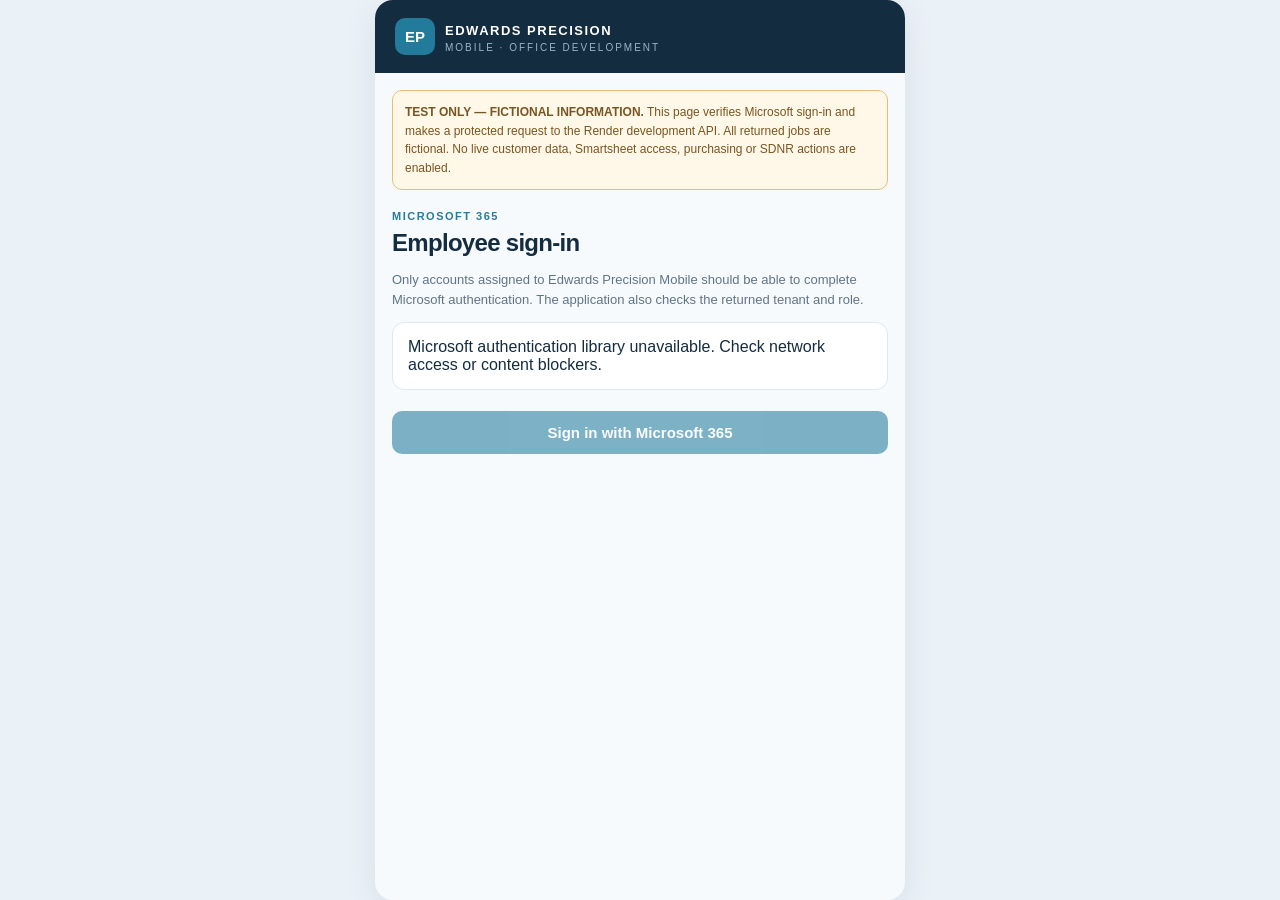
==== auth-private-test.html @ 156f876c "Batch 46: default both breaks to zero without marking unused session active" ====
<!doctype html>
<html lang="en-GB">
<head>
<meta charset="utf-8"><meta name="viewport" content="width=device-width,initial-scale=1,viewport-fit=cover">
<meta name="theme-color" content="#142c40"><meta name="robots" content="noindex,nofollow"><meta name="apple-mobile-web-app-capable" content="yes"><meta name="apple-mobile-web-app-status-bar-style" content="default"><meta name="apple-mobile-web-app-title" content="Edwards Mobile"><link rel="manifest" href="./manifest.webmanifest"><link rel="apple-touch-icon" sizes="180x180" href="./icon-180.png"><link rel="icon" type="image/svg+xml" href="./icon.svg">
<meta http-equiv="Cache-Control" content="no-store">
<title>Edwards Precision Mobile — Office Development</title>
<style>
:root{font-family:-apple-system,BlinkMacSystemFont,"Segoe UI",Arial,sans-serif;color:#142c40;background:#eaf1f7;color-scheme:light}
[hidden]{display:none!important}#jcAfterChecks:not([data-unlocked="true"]){display:none!important}*{box-sizing:border-box}body{margin:0;padding:0}.app{max-width:530px;min-height:100dvh;margin:0 auto;background:#f7fafc;border-radius:18px;box-shadow:0 8px 35px #142c4014;overflow:clip;display:flex;flex-direction:column}
header{background:#142c40;color:#fff;padding:calc(18px + env(safe-area-inset-top)) 20px 18px;display:flex;align-items:center;gap:10px}.mark{background:#237b9c;border-radius:10px;padding:10px;font-size:15px;font-weight:800}header strong{font-size:13px;letter-spacing:1.5px}header small{display:block;color:#9bb5c8;font-size:10px;letter-spacing:2px;margin-top:3px}
main{padding:17px;flex:1}.notice{font-size:12px;background:#fff7e8;color:#795621;border:1px solid #e6bf71;border-radius:10px;line-height:1.55;padding:12px;margin-bottom:20px}
.eyebrow{font-size:11px;color:#297b9e;font-weight:800;letter-spacing:1.5px;margin:0 0 7px}h1{font-size:24px;letter-spacing:-.7px;margin:0 0 8px}.muted{font-size:13px;line-height:1.5;color:#607487}.card{background:#fff;border:1px solid #dfe8ef;border-radius:12px;padding:15px;margin:11px 0}.card h2{font-size:16px;margin:0 0 8px}.card p{font-size:13px;line-height:1.5;margin:5px 0;color:#546d80}.row{display:flex;align-items:center;justify-content:space-between;gap:10px}.tag{background:#e7f2f8;color:#216e90;font-weight:750;font-size:11px;padding:5px 8px;border-radius:7px}.tag.warn{background:#fff0e8;color:#ad5b33}.late-due{color:#a53623}
.btn{background:#19769a;border:0;color:#fff;font-size:15px;font-weight:700;padding:13px 16px;border-radius:10px;cursor:pointer;width:100%;margin-top:10px}.btn.secondary{background:#fff;border:1px solid #aec5d2;color:#1d526c}.btn:disabled{opacity:.55;cursor:not-allowed}
nav{display:flex;border-bottom:1px solid #dde7ed;background:#fff;position:sticky;top:0;z-index:20;overflow-x:auto;overscroll-behavior-x:contain;-webkit-overflow-scrolling:touch}nav button{flex:0 0 auto;min-width:75px;background:transparent;border:0;padding:14px 6px;color:#63798d;font-weight:650;font-size:12px;cursor:pointer}nav button[hidden]{display:none}nav button.active{color:#147699;border-bottom:3px solid #147699;padding-bottom:11px}
.stats{display:grid;grid-template-columns:1fr 1fr;gap:10px;margin-top:15px}.stat{background:#fff;border:1px solid #dde7ee;padding:15px;border-radius:12px}.stat b{display:block;font-size:24px}.stat span{font-size:12px;color:#677b8a}.job{cursor:pointer}.job:focus-visible{outline:3px solid #147699}.back{background:none;border:0;color:#147699;font-weight:700;font-size:14px;padding:10px 0;cursor:pointer}
#status{overflow-wrap:anywhere}.idline{font-size:12px;word-break:break-word;color:#4c667a}.quiet{font-size:12px;color:#718391}.hide{display:none!important}.search{display:block;width:100%;font:inherit;font-size:16px;border:1px solid #cbdbe5;border-radius:10px;padding:12px;margin:12px 0;background:#fff}
</style>
<script src="https://alcdn.msauth.net/browser/2.35.0/js/msal-browser.min.js" defer></script>
</head>
<body>
<div class="app"><header><div class="mark">EP</div><div><strong>EDWARDS PRECISION</strong><small>MOBILE · OFFICE DEVELOPMENT</small></div></header>
<nav id="nav" hidden aria-label="Main navigation"><button data-page="home" class="active">Home</button><button data-page="overview" data-office-section hidden>Overview</button><button data-page="jobs">Jobs</button><button data-page="myProgress" data-factory-only hidden>In Progress</button><button data-page="jobcard" data-factory-section hidden>Job Card</button><button data-page="machineReports" data-office-section hidden>Machines</button><button data-page="priorities" data-office-section hidden>Priorities</button><button data-page="duedates" data-office-section hidden>Due Dates</button><button data-page="parts" data-office-section hidden>Parts</button><button data-page="ncr">NCRs</button><button data-page="more">More</button></nav>
<main>
<div class="notice"><b>TEST ONLY — FICTIONAL INFORMATION.</b> This page verifies Microsoft sign-in and makes a protected request to the Render development API. All returned jobs are fictional. No live customer data, Smartsheet access, purchasing or SDNR actions are enabled.</div>
<section id="loginPanel"><p class="eyebrow">MICROSOFT 365</p><h1>Employee sign-in</h1><p class="muted">Only accounts assigned to Edwards Precision Mobile should be able to complete Microsoft authentication. The application also checks the returned tenant and role.</p><div class="card" id="status" role="status" aria-live="polite">Initialising Microsoft sign-in…</div><button class="btn" id="signin" disabled>Sign in with Microsoft 365</button></section>
<section id="appPanel" hidden>
<div class="row"><p class="eyebrow" id="roleLabel"></p><span class="tag">DEVELOPMENT</span></div><h1 id="heading">Home</h1><p class="muted" id="subtitle"></p><div id="content"></div>
</section>
</main>

</div>
<script>
(function(){
'use strict';
const clientId='98e4ea5e-8c04-41da-b85c-875a1ef1c3c9';
const tenantId='a911bd42-b6dc-4f1f-b8fc-01ae15e707ae';
const redirectUri='https://julie903.github.io/edwards-precision-mobile-demo/auth-test.html';
const apiScope='api://4b35375d-ca2d-4c5b-a613-5c8adff8e281/Orders.Read';
const apiUrl='https://edwards-mobile-backend-dev.onrender.com/api/orders';
const factoryUrl='https://edwards-mobile-backend-dev.onrender.com/api/my-operations';
const privateOrdersUrl='https://mobile.edwardsprecision.co.uk:9443/api/orders';
const $=id=>document.getElementById(id);
let application=null, currentAccount=null, roles=[], screen='home', chosenJob=null;
let apiJobs=null, apiJobDetails=null, apiMessage='Not loaded', jobFilter='';
let factoryOperations=null, factoryOperation=null, factoryMessage='Not loaded', chosenOperation=null, operationReturnScreen='jobs';
let liveJobs=null, liveJob=null, liveMessage='Not requested', liveSearch='', chosenLiveWo=null, liveFilter='all', liveReturnScreen='livejobs', partSearch='';
let jobCardLookup=null,jobCardMessage='No job loaded';
const jobCardCheckStamps={calibration:null,drawing:null};
const jobs=[
 {wo:'DEMO-1001',part:'Sample turned housing',customer:'Example Customer A',op:'OP20 · Turning',due:'24-11-2026',status:'In progress'},
 {wo:'DEMO-1002',part:'Sample mounting bracket',customer:'Example Customer B',op:'OP10 · Milling',due:'20-11-2026',status:'Overdue'},
 {wo:'DEMO-1003',part:'Sample inspection fixture',customer:'Example Customer A',op:'OP30 · Inspection',due:'26-11-2026',status:'Ready'}
];
function escapeHTML(s){return String(s).replace(/[&<>"']/g,c=>({'&':'&amp;','<':'&lt;','>':'&gt;','"':'&quot;',"'":'&#39;'}[c]));}
function status(s){$('status').textContent=s;}
function roleInfo(){
 const authoriser=roles.includes('SDNR.Authoriser');
 const office=authoriser||roles.includes('Office');
 const factory=roles.includes('Factory');
 return {authoriser,office,factory,allowed:office||factory,label:authoriser?'ADMINISTRATOR':office?'OFFICE':factory?'FACTORY':'UNAUTHORISED'};
}
function formatDate(v){if(!/^\d{4}-\d{2}-\d{2}$/.test(String(v||'')))return String(v||'');const [y,m,d]=v.split('-');return `${d}-${m}-${y}`;}
function makeJob(j){return `<article class="card job" tabindex="0" role="button" data-job="${escapeHTML(j.wo)}" aria-label="View ${escapeHTML(j.wo)}"><div class="row"><h2>${escapeHTML(j.wo)}</h2><span class="tag ${j.status==='Overdue'?'warn':''}">${escapeHTML(j.status)}</span></div><p><b>${escapeHTML(j.description||j.part)}</b></p><p>${escapeHTML(j.operationCount!=null?j.operationCount+' operations':j.op)} · Due ${escapeHTML(formatDate(j.dueDate||j.due))}</p></article>`;}
function makeOperation(op){return `<article class="card job" role="button" tabindex="0" data-operation="${escapeHTML(op.id)}" aria-label="View operation ${escapeHTML(op.id)}"><div class="row"><h2>${escapeHTML(op.op)} · ${escapeHTML(op.description)}</h2><span class="tag">${escapeHTML(op.status)}</span></div><p>${escapeHTML(op.partNumber)} · ${escapeHTML(op.wo)} · Due ${escapeHTML(formatDate(op.dueDate))}</p><p>${escapeHTML(op.machinist)} · ${Number(op.progress)}% complete</p></article>`;}

function myInProgressOperations(){
 if(!Array.isArray(factoryOperations))return [];
 return factoryOperations.filter(op=>{
   const state=String(op.status||'').trim().toLowerCase().replace(/[-_]+/g,' ');
   return state==='in progress'||state==='started';
 });
}
function myInProgressHTML(){
 if(!Array.isArray(factoryOperations))return '<div class="card"><p>Load your assigned operations to see jobs currently in progress.</p></div>';
 const active=myInProgressOperations();
 return active.length?active.map(makeOperation).join(''):'<div class="card"><p>No assigned operations currently marked In progress in the fictional Factory pilot.</p></div>';
}
function filteredJobsHTML(){
 if(!Array.isArray(apiJobs)) return '';
 const q=jobFilter.trim().toLowerCase();
 const shown=apiJobs.filter(j=>[j.wo,j.description,j.partNumber,j.customer].some(v=>String(v||'').toLowerCase().includes(q)));
 return shown.length?shown.map(makeJob).join(''):'<div class="card"><p>No fictional jobs match your search.</p></div>';
}
document.addEventListener('change',ev=>{
 if(/^jc(Setup|Run)(Start|Finish)$/.test(ev.target.id))jobCardUpdateTotals();
 if(['jcWo','jcOp','jcMachinist'].includes(ev.target.id))jobCardResetChecks();
 if(ev.target.id==='jcOp'&&jobCardLookup&&Array.isArray(jobCardLookup.operations)){
   const selected=ev.target.value===''?null:jobCardLookup.operations[Number(ev.target.value)];
   const current=$('jcMachinist'),note=$('jcMachinistInfo');
   if(current){
     current.value='';
     const raw=selected?.machinist;
     // The private Orders detail returns the operation CHILD row's assigned name.
     // Smartsheet contact display strings can include <email>; match only the human name.
     const strings=Array.isArray(raw)?raw:raw==null?[]:[raw];
     const people=strings.map(v=>typeof v==='string'?v:typeof v?.name==='string'?v.name:'')
       .map(v=>v.replace(/<[^>]*>/g,'').trim()).filter(Boolean);
     const assigned=people.length===1&&!people[0].includes('@')?people[0]:'';
     const found=[...current.options].find(o=>o.value&&o.value.toLowerCase()===assigned.toLowerCase());
     if(found){current.value=found.value;if(note)note.textContent='Defaulted to assigned machinist: '+found.value+' (you may change this).';}
     else if(note)note.textContent=assigned?'Child-operation machinist ('+assigned+') is not in the staff dropdown — select manually.':'The private Orders detail has no single matching machinist on this operation — select manually until the gateway child-row mapping is deployed.';
   }
 }
 if(['jcCheckCalibration','jcCheckDrawing'].includes(ev.target.id)){
   const kind=ev.target.id==='jcCheckCalibration'?'calibration':'drawing';
   const label=$(kind==='calibration'?'jcCalibrationStamp':'jcDrawingStamp');
   const context=jobCardCheckContext();
   if(ev.target.checked&&(!jobCardLookup||jobCardLookup.wo!==context.wo||!jobCardLookup.operations?.[Number(context.op)]||context.op===''||!context.machinist)){
     ev.target.checked=false;jobCardCheckStamps[kind]=null;
     if(label)label.textContent='Select a verified job, operation and machinist first.';
     jobCardUpdateCheckGate();return;
   }
   jobCardCheckStamps[kind]=ev.target.checked?{...context,date:new Date().toISOString()}:null;
   if(label)label.textContent=ev.target.checked?'Name: '+context.machinist+' · Date/time: '+new Date(jobCardCheckStamps[kind].date).toLocaleString('en-GB',{day:'2-digit',month:'2-digit',year:'numeric',hour:'2-digit',minute:'2-digit'})+' (preview only; not saved)':'Not checked';
   jobCardUpdateCheckGate();
 }
});
document.addEventListener('input',ev=>{
 if(/^jc(Setup|Run)(Start|Finish)$/.test(ev.target.id)||['jcSetupBreaks','jcRunBreaks','jcGood'].includes(ev.target.id))jobCardUpdateTotals();
 if(['jcSessionDate','jcMachiningDate'].includes(ev.target.id)){
   const setup=ev.target.id==='jcSessionDate';
   const label=$(setup?'jcDateDisplay':'jcMachiningDateDisplay');
   if(label)label.textContent=(setup?'Set-up date: ':'Machining date: ')+(ev.target.value?formatDate(ev.target.value):'Not selected');
 }
 if(ev.target.id==='jcWo'&&jobCardLookup&&String(ev.target.value||'').trim()!==jobCardLookup.wo){jobCardResetChecks();const msg=$('jcValidation');if(msg)msg.textContent='Work order changed: look up the new job before checking the entry.';}
 if(ev.target.id==='partFinderSearch'){
   partSearch=ev.target.value;
   if(Array.isArray(liveJobs)){
     const q=partSearch.trim().toLowerCase(),groups=new Map();
     for(const j of liveJobs.filter(j=>[j.partNumber,j.description,j.wo].some(v=>String(v||'').toLowerCase().includes(q)))){
       const key=String(j.partNumber||'').trim()||'(No part number)';if(!groups.has(key))groups.set(key,[]);groups.get(key).push(j);
     }
     const output=$('partGroups');if(output)output.innerHTML=partsGroupsHTML([...groups].sort((a,b)=>a[0].localeCompare(b[0],undefined,{numeric:true})));
   }
 }
 if(ev.target.id==='liveJobSearch'){
   liveSearch=ev.target.value;
   const list=$('filteredLiveJobs');if(list)list.innerHTML=filteredLiveJobsHTML();
 }
 if(ev.target.id==='liveJobFilter'){liveFilter=ev.target.value;const list=$('filteredLiveJobs');if(list)list.innerHTML=filteredLiveJobsHTML();}
 if(ev.target.id==='jobSearch'){
   jobFilter=ev.target.value;
   const list=$('filteredJobs');if(list)list.innerHTML=filteredJobsHTML();
 }
});

const jobCardApprovedPeople=Object.freeze(['Dave','Louis','Mark','Matt']);
function jobCardApprovedPeopleHTML(){
 return jobCardApprovedPeople.map(name=>'<option value="'+escapeHTML(name)+'">'+escapeHTML(name)+'</option>').join('');
}
function enforceJobCardPeopleOptions(){
 for(const id of ['jcMachinist','jcInspection']){
   const select=$(id);if(!select)continue;
   const original=select.value;
   for(const option of [...select.options]){
     if(option.value&&!jobCardApprovedPeople.includes(option.value))option.remove();
   }
   if(!jobCardApprovedPeople.includes(original)&&original!=='')select.value='';
 }
}
function jobCardClockHTML(id,label){
 return '<label class="quiet" for="'+id+'">'+label+' time</label><input class="search" id="'+id+'" type="time" step="60" aria-label="'+label+' time">';
}
function jobCardClockMinutes(id){
 const value=String($(id)?.value||'');
 if(!value)return {used:false,valid:false,minutes:NaN};
 const match=/^(\d{2}):(\d{2})$/.exec(value);
 if(!match)return {used:true,valid:false,minutes:NaN};
 const hour=Number(match[1]),minute=Number(match[2]);
 if(hour>23||minute>59)return {used:true,valid:false,minutes:NaN};
 return {used:true,valid:true,minutes:hour*60+minute};
}

function jobCardResetChecks(){
 jobCardCheckStamps.calibration=null;jobCardCheckStamps.drawing=null;
 const a=$('jcCheckCalibration'),b=$('jcCheckDrawing');
 if(a)a.checked=false;if(b)b.checked=false;
 const x=$('jcCalibrationStamp'),y=$('jcDrawingStamp');
 if(x)x.textContent='Not checked';if(y)y.textContent='Not checked';
 jobCardUpdateCheckGate();
}
function jobCardCheckContext(){
 return {wo:String($('jcWo')?.value||'').trim(),op:String($('jcOp')?.value||''),machinist:String($('jcMachinist')?.value||'')};
}
function jobCardStampMatches(stamp){
 const c=jobCardCheckContext();
 return !!stamp&&stamp.wo===c.wo&&stamp.op===c.op&&stamp.machinist===c.machinist&&!!c.wo&&c.op!==''&&!!c.machinist;
}
function jobCardUpdateCheckGate(){
 const context=jobCardCheckContext();
 const validJob=!!jobCardLookup&&jobCardLookup.wo===context.wo&&
    Array.isArray(jobCardLookup.operations)&&context.op!==''&&
    !!jobCardLookup.operations[Number(context.op)]&&!!context.machinist;
 const ready=validJob&&
   $('jcCheckCalibration')?.checked===true&&jobCardStampMatches(jobCardCheckStamps.calibration)&&
   $('jcCheckDrawing')?.checked===true&&jobCardStampMatches(jobCardCheckStamps.drawing);
 const after=$('jcAfterChecks'),notice=$('jcCheckGateMessage');
 if(after){after.hidden=!ready;after.dataset.unlocked=ready?'true':'false';after.style.display=ready?'':'none';}
 if(notice)notice.textContent=ready?'Both mandatory checks recorded for this preview. Time entry is now available.':'Finish both mandatory checks to reveal set-up and machining time entry.';
 return ready;
}
function jobCardWholeNumber(v){
 const t=String(v??'').trim();
 return t!==''&&/^\d+$/.test(t)&&Number.isSafeInteger(Number(t))?Number(t):null;
}
function jobCardTimeCheck(prefix){
 const start=jobCardClockMinutes(prefix+'Start'),end=jobCardClockMinutes(prefix+'Finish');
 const breakText=String($(prefix+'Breaks')?.value||'');
 const used=start.used||end.used||(breakText!==''&&breakText!=='0');
 const breaks=jobCardWholeNumber(breakText);
 const net=end.minutes-start.minutes-(breaks??NaN);
 return {used,valid:used&&start.valid&&end.valid&&breaks!==null&&Number.isFinite(net)&&net>=0&&end.minutes>start.minutes,minutes:net};
}
function jobCardUpdateTotals(){
 const setup=jobCardTimeCheck('jcSetup'),run=jobCardTimeCheck('jcRun'),good=jobCardWholeNumber($('jcGood')?.value);
 const a=$('jcSetupNet'),b=$('jcRunNet');
 if(a)a.textContent='Net set-up hours: '+(setup.valid?(setup.minutes/60).toFixed(2):'—');
 if(b)b.textContent='Net run hours: '+(run.valid?(run.minutes/60).toFixed(2):'—')+' · Minutes per good part: '+(run.valid&&good>0?(run.minutes/good).toFixed(2):'—');
}

function liveDueKey(j){
 const d=String(j&&j.dueDate||'');
 return /^\d{4}-\d{2}-\d{2}$/.test(d)?d:'9999-12-31';
}
function liveTodayKey(){
 const d=new Date();
 return [d.getFullYear(),String(d.getMonth()+1).padStart(2,'0'),String(d.getDate()).padStart(2,'0')].join('-');
}
function liveJobMetrics(){
 const today=liveTodayKey(),week=new Date();
 week.setDate(week.getDate()+7);
 const weekKey=[week.getFullYear(),String(week.getMonth()+1).padStart(2,'0'),String(week.getDate()).padStart(2,'0')].join('-');
 const overdue=j=>liveDueKey(j)!=='9999-12-31'&&liveDueKey(j)<today;
 const dueSoon=j=>!overdue(j)&&liveDueKey(j)!=='9999-12-31'&&liveDueKey(j)<=weekKey;
 return {today,overdue,dueSoon};
}
function liveJobSummaryHTML(){
 if(!Array.isArray(liveJobs))return '';
 const m=liveJobMetrics();
 const late=liveJobs.filter(m.overdue).length;
 const upcoming=liveJobs.filter(m.dueSoon).length;
 return `<div class="card" aria-label="Live Jobs summary"><div class="row"><strong>${liveJobs.length} open jobs</strong><span class="tag ${late?'warn':''}">${late} overdue</span></div><p>${upcoming} due within the next 7 days · Read-only</p></div>`;
}
function liveSectionHTML(kind){
 if(!Array.isArray(liveJobs))return '<div class="card"><p>Live Orders have not loaded. Connect NetBird and try again.</p><button class="btn" id="reloadSection">Load protected Orders</button></div>';
 const m=liveJobMetrics();
 const late=liveJobs.filter(m.overdue).sort((a,b)=>liveDueKey(a).localeCompare(liveDueKey(b)));
 const upcoming=liveJobs.filter(m.dueSoon).sort((a,b)=>liveDueKey(a).localeCompare(liveDueKey(b)));
 if(kind==='overview')return `<div class="card"><h2>Read-only production overview</h2><p>Last successfully loaded Open Orders; refresh for current values.</p><div class="stats"><div class="stat"><b>${liveJobs.length}</b><span>Open jobs</span></div><div class="stat"><b>${late.length}</b><span>Overdue</span></div><div class="stat"><b>${upcoming.length}</b><span>Due in 7 days</span></div><div class="stat"><b>${liveJobs.filter(j=>liveDueKey(j)==='9999-12-31').length}</b><span>Missing due dates</span></div></div><button class="btn" id="reloadSection">Refresh overview</button><button class="btn secondary" id="overviewGoJobs">Open all Jobs</button><button class="btn secondary" id="overviewGoPriorities">Open priorities</button></div>`;
 const card=j=>`<article class="card job" tabindex="0" role="button" data-live-wo="${escapeHTML(j.wo)}" aria-label="View ${escapeHTML(j.wo)}"><div class="row"><h2>${escapeHTML(j.wo)}</h2><span class="tag">${escapeHTML(j.status||'Unspecified')}</span></div><p>${escapeHTML(j.partNumber||'')} · ${escapeHTML(j.description||'')}</p><p>Due ${escapeHTML(formatDate(j.dueDate))}</p></article>`;
 return `<div class="card"><p>Due-date groups from the private read-only Orders feed, not a suggested production sequence.</p><button class="btn" id="reloadSection">Refresh priorities</button></div><h2>Overdue · ${late.length}</h2>${late.length?late.map(card).join(''):'<p>No overdue jobs in loaded data.</p>'}<h2>Due within 7 days · ${upcoming.length}</h2>${upcoming.length?upcoming.map(card).join(''):'<p>No upcoming jobs in loaded data.</p>'}`;
}
function dueDatesSectionHTML(){
 if(!Array.isArray(liveJobs))return '<div class="card"><p>Connect NetBird to load the protected read-only Orders feed.</p><button class="btn" id="reloadSection">Load due dates</button></div>';
 const known=liveJobs.filter(j=>liveDueKey(j)!=='9999-12-31').slice().sort((a,b)=>liveDueKey(a).localeCompare(liveDueKey(b)));
 const missing=liveJobs.filter(j=>liveDueKey(j)==='9999-12-31');
 const keys=[...new Set(known.map(j=>liveDueKey(j)))];
 const card=j=>`<article class="card job" tabindex="0" role="button" data-live-wo="${escapeHTML(j.wo)}"><div class="row"><h2>${escapeHTML(j.wo)}</h2><span class="tag">${escapeHTML(j.status||'Unspecified')}</span></div><p>${escapeHTML(j.partNumber||'')} · ${escapeHTML(j.description||'')}</p></article>`;
 return `<div class="card"><p>Jobs grouped by due date from the last loaded private Orders feed. This is not a capacity plan.</p><p><b>${known.length}</b> dated · <b>${missing.length}</b> missing due date</p><button class="btn" id="reloadSection">Refresh due dates</button></div>${keys.map(k=>`<h2>${escapeHTML(formatDate(k))} · ${known.filter(j=>liveDueKey(j)===k).length}</h2>${known.filter(j=>liveDueKey(j)===k).map(card).join('')}`).join('')}<h2>Missing due date · ${missing.length}</h2>${missing.length?missing.map(card).join(''):'<p>None in the loaded data.</p>'}`;
}
function partsSectionHTML(){
 if(!Array.isArray(liveJobs))return '<div class="card"><p>Connect NetBird to load the protected read-only Orders feed.</p><button class="btn" id="reloadSection">Load part finder</button></div>';
 const q=partSearch.trim().toLowerCase();
 const found=liveJobs.filter(j=>[j.partNumber,j.description,j.wo].some(v=>String(v||'').toLowerCase().includes(q)));
 const groups=new Map();
 for(const j of found){const key=String(j.partNumber||'').trim()||'(No part number)';if(!groups.has(key))groups.set(key,[]);groups.get(key).push(j)}
 const sorted=[...groups].sort((a,b)=>a[0].localeCompare(b[0],undefined,{numeric:true}));
 return `<div class="card"><h2>Find parts in Open Orders</h2><p>Part numbers are grouped from the loaded read-only Jobs feed. No historical or completed jobs are included.</p><label for="partFinderSearch" class="quiet">Part number, description or work order</label><input class="search" id="partFinderSearch" type="search" value="${escapeHTML(partSearch)}" autocomplete="off" placeholder="Search parts"><p>${found.length} matching jobs · ${groups.size} part groups</p><button class="btn" id="reloadSection">Refresh parts</button></div><div id="partGroups">${partsGroupsHTML(sorted)}</div>`;
}
function partsGroupsHTML(groups){
 return groups.length?groups.map(([part,jobs])=>`<div class="card"><h2>${escapeHTML(part)} · ${jobs.length} ${jobs.length===1?'job':'jobs'}</h2>${jobs.slice().sort((a,b)=>liveDueKey(a).localeCompare(liveDueKey(b))).map(j=>`<article class="job part-job" tabindex="0" role="button" data-live-wo="${escapeHTML(j.wo)}" aria-label="View work order ${escapeHTML(j.wo)}"><p><b>${escapeHTML(j.wo)}</b> · ${escapeHTML(j.description||'')}</p><p>Due ${escapeHTML(formatDate(j.dueDate))} · ${escapeHTML(j.status||'Unspecified')}</p></article>`).join('')}</div>`).join(''):'<div class="card"><p>No matching parts in the loaded Open Orders.</p></div>';
}
function filteredLiveJobsHTML(){
 if(!Array.isArray(liveJobs))return '';
 const q=liveSearch.trim().toLowerCase(),m=liveJobMetrics();
 const filtered=liveJobs.filter(j=>[j.wo,j.description,j.partNumber].some(v=>String(v||'').toLowerCase().includes(q))).filter(j=>liveFilter==='late'?m.overdue(j):liveFilter==='soon'?m.dueSoon(j):true).slice().sort((a,b)=>liveDueKey(a).localeCompare(liveDueKey(b))||String(a.wo||'').localeCompare(String(b.wo||'')));
 return filtered.length?filtered.map(j=>`<article class="card job" tabindex="0" role="button" data-live-wo="${escapeHTML(j.wo)}" aria-label="View work order ${escapeHTML(j.wo)}"><div class="row"><h2>${escapeHTML(j.wo)}</h2><span class="tag ${m.overdue(j)?'warn':''}">${escapeHTML(j.status||'Unspecified')}</span></div><p>${escapeHTML(j.partNumber||'')} · ${escapeHTML(j.description||'')}</p><p>${m.overdue(j)?'<b class="late-due">Overdue · </b>':'Due '}${escapeHTML(formatDate(j.dueDate))} · ${Number.isFinite(Number(j.operationCount))?Number(j.operationCount):0} operations</p></article>`).join(''):'<div class="card"><p>No matching jobs.</p></div>';
}
function render(){
 const r=roleInfo();
 const notice=document.querySelector('.notice');
 if(notice){
   if(['livejobs','livedetail','overview','priorities','duedates','parts','machineReports'].includes(screen)){
     notice.textContent='PRIVATE READ-ONLY PILOT — Office-only access through the iMac over NetBird. Live data is shown only after independent server approval. No editing, purchasing or SDNR actions are available.';
   }else{
     notice.innerHTML='<b>TEST ONLY — FICTIONAL INFORMATION.</b> The normal demo Jobs screen uses fictional records. Production access is available only through the separate, restricted private pilot.';
   }
 }
 $('roleLabel').textContent=r.label;
 $('heading').textContent=({home:'Good morning',jobcard:'Job Card Entry · preview',overview:'Production overview',priorities:'Production priorities',duedates:'Due date register',parts:'Part finder',machineReports:'Machine job reports',myProgress:'My Jobs in Progress',jobs:'Open Orders',livejobs:'Private Open Orders',livedetail:'Private job details',detail:'Job details',factory:'Factory operations',operation:'Operation detail',ncr:'Non-conformances',more:'More tools'})[screen];
 $('subtitle').textContent=(screen==='detail'||screen==='operation')?'Fictional details — read only':`Signed in as ${currentAccount.name||currentAccount.username||'employee'}`;
 document.querySelectorAll('[data-page]').forEach(b=>b.classList.toggle('active',b.dataset.page===(r.office&&(screen==='livejobs'||screen==='livedetail')?'jobs':screen)));
 document.querySelectorAll('[data-office-section]').forEach(b=>b.hidden=!r.office);
 document.querySelectorAll('[data-factory-section]').forEach(b=>b.hidden=!(r.factory&&!r.office)&&!r.authoriser);
 document.querySelectorAll('[data-factory-only]').forEach(b=>b.hidden=!(r.factory&&!r.office));
 if(r.office){const jobsTab=document.querySelector('[data-page="jobs"]');if(jobsTab)jobsTab.textContent='Jobs';}
 let html='';
 if(screen==='home') html=r.office?`<div class="card"><h2>Live Open Orders · read-only</h2><p>Access private production jobs through the iMac and NetBird. Office permissions are checked by the private server.</p><button class="btn" id="openLiveReadOnly">Open live Jobs</button></div><div class="card"><h2>Production access</h2><p>Live job viewing is read-only. Editing, purchasing and issuing SDNRs are not available in this mobile pilot.</p></div>`:`<div class="card"><h2>Microsoft sign-in active</h2><p>${escapeHTML(r.label)} access recognised.</p><button class="btn" id="openJobs">Open my demo operations</button></div><div class="card"><p>Factory operations are fictional in this pilot; production access is not enabled.</p></div>`;
 if(screen==='home' && r.authoriser) html+='<div class="card"><h2>Factory Job Card preview</h2><p>Administrator-only layout preview. No Factory permissions are granted and submission is disabled.</p><button class="btn secondary" id="openJobCardPreview">Preview Job Card Entry</button></div>';
 if(screen==='home' && !r.office) html=`<div class="card"><h2>My Jobs in Progress</h2><p>Find active operations assigned to your account in one tap. Fictional Factory pilot records only.</p><button class="btn" id="openMyProgress">View my in-progress jobs</button></div>`+`<div class="card"><h2>My assigned operations</h2><p>Open Jobs to load your own fictional operations securely. The full Open Orders list is not available to Factory staff.</p><button class="btn secondary" id="openJobCardPreview">Preview Job Card Entry</button></div>`;
 if(screen==='myProgress') html=(r.factory&&!r.office)?`<div class="card"><h2>My Jobs in Progress · pilot</h2><p>Only operations assigned to your signed-in Factory account and marked In progress or Started by the protected Factory demo service are shown. These are fictional records, not the live production schedule.</p><p role="status">${escapeHTML(factoryMessage)}</p><button class="btn" id="refreshMyProgress">Refresh my jobs</button><p class="quiet">Tap an operation to see its job details. Live Job Card auto-fill requires a separately authorised Factory gateway.</p></div>${myInProgressHTML()}`:'<div class="card">Factory role required.</div>';
 if(screen==='jobs' && !r.office) html=`<div class="card"><p>Factory access is limited to operations assigned to your Microsoft account, never the complete Open Orders list.</p><p>${escapeHTML(factoryMessage)}</p><button class="btn" id="loadFactory">Load my demo operations</button></div>`+(Array.isArray(factoryOperations)?factoryOperations.map(makeOperation).join(''):'');
 if(screen==='jobs' && r.office) html=`<div class="card"><p>${escapeHTML(apiMessage)}</p><button class="btn" id="loadJobs">Refresh authorised demo jobs</button></div>`+(Array.isArray(apiJobs)?`<label for="jobSearch" class="quiet">Search fictional jobs by WO, part or customer</label><input id="jobSearch" class="search" type="search" placeholder="Search jobs" value="${escapeHTML(jobFilter)}" autocomplete="off"><div id="filteredJobs">${filteredJobsHTML()}</div>`:'');
 if(screen==='detail'){
  const j=apiJobDetails && apiJobDetails.wo===chosenJob ? apiJobDetails : null;
  html=`<button class="back" id="back">← Back to Jobs</button>`;
  if (!j) html+=`<div class="card"><p>${escapeHTML(apiMessage)}</p></div>`;
  else html+=`<div class="card"><h2>${escapeHTML(j.wo)}</h2><p><b>Part:</b> ${escapeHTML(j.partNumber)} · Rev ${escapeHTML(j.revision)}</p><p><b>Description:</b> ${escapeHTML(j.description)}</p><p><b>Customer:</b> ${escapeHTML(j.customer)}</p><p><b>Due:</b> ${escapeHTML(formatDate(j.dueDate))}</p><p><b>Status:</b> ${escapeHTML(j.status)}</p></div><h2>Operations</h2>${j.operations.map(op=>`<div class="card"><div class="row"><h2>${escapeHTML(op.op)} · ${escapeHTML(op.description)}</h2><span class="tag">${escapeHTML(op.status)}</span></div><p>Machinist: ${escapeHTML(op.machinist)}</p><p>Progress: ${Number(op.progress)}%</p><progress max="100" value="${Number(op.progress)}" style="width:100%"></progress></div>`).join('')}<p class="quiet">Fictional, read-only job details supplied by protected Render API.</p>`;
 }
 if(screen==='factory') html=`<div class="card"><p>Fictional Factory Operations preview. The protected API independently checks Office or Factory authorisation.</p><p>${escapeHTML(factoryMessage)}</p><button class="btn" id="loadFactory">Load fictional operations</button></div>`+(Array.isArray(factoryOperations)?factoryOperations.map(makeOperation).join(''):'');
 if(screen==='operation') {
  const op=factoryOperation && factoryOperation.id===chosenOperation?factoryOperation:null;
  html=`<button class="back" id="backOperations">← Back to operations</button>`;
  if(!op) html+=`<div class="card"><p>${escapeHTML(factoryMessage)}</p></div>`;
  else html+=`<div class="card"><h2>${escapeHTML(op.id)}</h2><p><b>Part:</b> ${escapeHTML(op.partNumber)} · Rev ${escapeHTML(op.revision)}</p><p><b>Operation:</b> ${escapeHTML(op.op)} · ${escapeHTML(op.description)}</p><p><b>Assigned machinist:</b> ${escapeHTML(op.machinist)}</p><p><b>Due:</b> ${escapeHTML(formatDate(op.dueDate))}</p><p><b>Status:</b> ${escapeHTML(op.status)}</p><p><b>Progress:</b> ${Number(op.progress)}%</p><progress max="100" value="${Number(op.progress)}" style="width:100%"></progress></div><p class="quiet">No drawing attachments, live jobs, time recording or status editing are enabled.</p>`;
 }
 if(screen==='overview') html=r.office?liveSectionHTML('overview'):'<div class="card">Office access required.</div>';
 if(screen==='priorities') html=r.office?liveSectionHTML('priorities'):'<div class="card">Office access required.</div>';
 if(screen==='duedates') html=r.office?dueDatesSectionHTML():'<div class="card">Office access required.</div>';
 if(screen==='parts') html=r.office?partsSectionHTML():'<div class="card">Office access required.</div>';
 if(screen==='machineReports') html=r.office?`<div class="card"><h2>Original Smartsheet machine reports</h2><p>These links open the actual read-only report views in Smartsheet. They may require a separate Smartsheet login; they do not grant Factory staff Smartsheet access.</p><p><a target="_blank" rel="noopener noreferrer" href="https://app.smartsheet.com/reports/JGWw42FR8GM9vPgW59HWvMmpVRmvmVVjCv9p2g71">All Jobs on Lathes — original report</a></p><p><a target="_blank" rel="noopener noreferrer" href="https://app.smartsheet.com/reports/MqfxfQ2JMx6CMmFFxhJ8jWhg9w3HjV4pPwFfv2q1">All Jobs on Mills — original report</a></p></div><div class="card"><h2>Open a Job Card without retyping</h2><p>Use the private Jobs list below to select a work order and open the Job Card preview directly. It uses the independently authorised private Orders gateway, not the Smartsheet report API.</p><button class="btn" id="machineGoJobs">Open private Jobs</button></div>`:'<div class="card">Office authorisation required.</div>';
 if(screen==='jobcard') html=((r.factory&&!r.office)||r.authoriser)?`<div class="card"><h2>Job Card Entry · non-submitting preview</h2><p><b>No production submission:</b> The form is for layout and validation testing only. Entries are not saved or sent.</p></div><div class="card"><h2>Job and operation lookup</h2><p class="quiet">Start from Jobs to automatically load a work order and operation without retyping.</p><label for="jcWo" class="quiet">Work order number</label><input id="jcWo" class="search" type="text" placeholder="W.O. number" autocomplete="off" maxlength="50"><button class="btn secondary" id="jcLookup" ${r.authoriser?'':'disabled'}>Look up live job (Administrator only)</button><p class="quiet" id="jcLookupStatus" role="status">${escapeHTML(jobCardMessage)}</p>${jobCardLookup&&r.authoriser?`<p><b>Part:</b> ${escapeHTML(jobCardLookup.partNumber||'—')} · <b>Rev:</b> ${escapeHTML(jobCardLookup.revision||'—')}</p><p><b>Description:</b> ${escapeHTML(jobCardLookup.description||'—')}</p><p><b>Due:</b> ${escapeHTML(formatDate(jobCardLookup.dueDate)||'—')}</p><label for="jcOp" class="quiet">Operation</label><select class="search" id="jcOp"><option value="">Select operation</option>${jobCardLookup.operations.map((op,index)=>`<option value="${index}">${escapeHTML(op.op||'Operation '+(index+1))} · ${escapeHTML(op.machine||'Machine not supplied')} · ${escapeHTML(op.status||'')}</option>`).join('')}</select>`:'<p class="quiet">Live auto-fill is restricted to the Administrator preview. Factory lookup requires a separately authorised gateway.</p>'}</div><div class="card" id="jcSessionDetails"><h2>1. Select machinist</h2><p class="quiet">Preview of the Edwards Precision Job Card Time Record. Use one row per operation/session.</p><label for="jcMachinist" class="quiet">Machinist name (required) · Staff list v45</label><select id="jcMachinist" class="search" aria-label="Machinist name" required><option value="">Select machinist</option>${jobCardApprovedPeopleHTML()}</select><p id="jcMachinistInfo" class="quiet">Select an operation to load its assigned machinist.</p></div><div class="card" id="jcMandatoryChecks"><h2>2. Mandatory checks — complete first</h2><p class="quiet">Both checks must be completed before the preview can validate. Sign-offs shown here are temporary and not saved to the Factory system.</p><label style="display:flex;align-items:flex-start;gap:10px;margin:12px 0"><input id="jcCheckCalibration" type="checkbox" style="width:22px;height:22px;flex:0 0 auto"><span>Measuring equipment calibration checked (CMM verification where applicable)</span></label><p id="jcCalibrationStamp" class="quiet">Not checked</p><label style="display:flex;align-items:flex-start;gap:10px;margin:12px 0"><input id="jcCheckDrawing" type="checkbox" style="width:22px;height:22px;flex:0 0 auto"><span>Drawing and programme issue checked</span></label><p id="jcDrawingStamp" class="quiet">Not checked</p><p class="quiet">Use the machinist selected above. Checks must be repeated if the work order, operation or machinist changes.</p></div><p id="jcCheckGateMessage" class="quiet" role="status">Finish both mandatory checks to reveal set-up and machining time entry.</p><div id="jcAfterChecks" hidden data-unlocked="false" style="display:none"><div class="card"><h2>3. Set-up date</h2><label for="jcSessionDate" class="quiet">Set-up date</label><input id="jcSessionDate" class="search" type="date" value="${liveTodayKey()}"><div class="row"><button type="button" class="btn secondary" id="jcToday">Today</button><button type="button" class="btn secondary" id="jcYesterday">Yesterday</button></div><p class="quiet" id="jcDateDisplay" aria-live="polite">Set-up date: ${escapeHTML(formatDate(liveTodayKey()))}</p></div><div class="card"><h2>3. Set-up time record</h2>${jobCardClockHTML('jcSetupStart','Start')}${jobCardClockHTML('jcSetupFinish','Finish')}<label class="quiet" for="jcSetupBreaks">Breaks / stoppages (minutes)</label><input id="jcSetupBreaks" class="search" type="number" min="0" step="1" value="0" placeholder="0"><p class="quiet">Set-up operator: same as the selected machinist above.</p><p id="jcSetupNet" class="quiet">Net set-up hours: —</p></div><div class="card"><h2>4. Machining run time record</h2><label for="jcMachiningDate" class="quiet">Machining date</label><input id="jcMachiningDate" class="search" type="date" value="${liveTodayKey()}"><div class="row"><button type="button" class="btn secondary" id="jcMachiningToday">Today</button><button type="button" class="btn secondary" id="jcMachiningYesterday">Yesterday</button></div><p id="jcMachiningDateDisplay" class="quiet" aria-live="polite">Machining date: ${escapeHTML(formatDate(liveTodayKey()))}</p>${jobCardClockHTML('jcRunStart','Start')}${jobCardClockHTML('jcRunFinish','Finish')}<label class="quiet" for="jcRunBreaks">Breaks / stoppages (minutes)</label><input id="jcRunBreaks" class="search" type="number" min="0" step="1" value="0" placeholder="0"><label class="quiet" for="jcGood">Quantity good</label><input id="jcGood" class="search" type="number" min="0" step="1"><label class="quiet" for="jcReject">Quantity reject</label><input id="jcReject" class="search" type="number" min="0" step="1"><label class="quiet" for="jcInspection">Inspection initials</label><select id="jcInspection" class="search" aria-label="Inspection initials"><option value="">Select inspector</option>${jobCardApprovedPeopleHTML()}</select><p id="jcRunNet" class="quiet">Net run hours: — · Minutes per good part: —</p></div><div class="card"><h2>Stoppages / handover notes</h2><label class="quiet" for="jcNotes">Include OP and time lost</label><textarea id="jcNotes" class="search" rows="3" placeholder="Session notes"></textarea><button class="btn secondary" id="jcValidate">Check time record (no submission)</button><p id="jcValidation" role="status" class="quiet">Not checked</p><button class="btn" disabled>Submit Job Card — not enabled</button><p class="quiet">This preview neither saves entries nor changes production records. Secure write mapping remains unverified.</p></div></div>`:'<div class="card">Job Card preview is limited to Administrator or Factory accounts.</div>';
 if(screen==='ncr') html=`<div class="card"><h2>${r.office?'Office NCR review':'Factory NCR reporting'}</h2><p>${r.authoriser?'SDNR approval would be available to your authorised account only after the protected backend independently checks your identity and permissions.':r.office?'You may review NCRs but not issue SDNRs.':'Factory staff can raise NCRs and record actions for each defect in the future live system.'}</p><button class="btn" disabled>${r.authoriser?'Issue SDNR — disabled':r.office?'Review NCR — disabled':'Raise NCR — disabled'}</button></div>`;
 if(screen==='more') html=`<div class="card"><h2>Account</h2><p class="idline">${escapeHTML(currentAccount.username||'')}</p><p class="idline">Assigned claims: ${escapeHTML(roles.join(', '))}</p></div><div class="card"><h2>Access</h2><p>${r.office?'Office preview available':'Office preview unavailable'}</p><p>${r.factory?'Factory role assigned':r.authoriser?'Office functions inherited through authoriser policy':'Factory role not assigned'}</p><p>All live data and write actions remain disabled.</p></div>${r.office?'<div class="card"><h2>Factory operations preview</h2><p>Fictional API records only. This does not grant a Factory employee Office permissions.</p><button class="btn" id="previewFactory">Open Factory operations preview</button></div>':''}<div class="card"><h2>Private iMac authentication check</h2><p>Check your Microsoft Office permissions through private NetBird HTTPS. No customer records or Smartsheet access.</p><button class="btn" id="testPrivateAuth">Check private Microsoft access</button><p id="privateAuthResult" role="status" aria-live="polite">Not tested</p></div><div class="card"><h2>Protected Render API test</h2><p>Request an API token from Microsoft and test the development endpoint. Tokens are never displayed.</p><button class="btn" id="testApi">Test Microsoft API connection</button><p id="apiResult" role="status" aria-live="polite">Not tested</p></div><button class="btn secondary" id="signout">Sign out of Microsoft 365 test</button>`;
 if(screen==='more' && r.office)html+='<div class="card"><h2>Other modules — not yet connected</h2><p>Collections, Material &amp; POs, Quotations &amp; RFQs and Statements are planned sections. They are not live or editable in this pilot.</p></div>';
 if(screen==='more' && r.office)html+='<div class="card"><h2>Development demo Jobs</h2><p>Fictional test records only, separate from live Open Orders.</p><button class="btn secondary" id="openDemoJobs">Open fictional Jobs</button></div>';
 if(screen==='more' && r.office)html+=`<div class="card"><h2>Private Open Orders · read-only pilot</h2><p>Uses the iMac over NetBird and your Microsoft Office authorisation. Customer names and machinist details are not returned. This pilot remains unavailable until the private server is separately approved for live Orders.</p><button class="btn secondary" id="openLiveReadOnly">Open private Jobs pilot</button></div>`;
 if(screen==='livejobs')html=r.office?`<button class="back" id="backLiveMore">← More tools</button><div class="card"><h2>Private Open Orders (read-only)</h2><p>${escapeHTML(liveMessage)}</p><button class="btn" id="refreshLiveJobs">Refresh live jobs</button></div>${Array.isArray(liveJobs)?`${liveJobSummaryHTML()}<label for="liveJobSearch" class="quiet">Find work order, part or description</label><input id="liveJobSearch" class="search" type="search" value="${escapeHTML(liveSearch)}" placeholder="Search private jobs" autocomplete="off"><label for="liveJobFilter" class="quiet">Show jobs</label><select id="liveJobFilter" class="search"><option value="all" ${liveFilter==='all'?'selected':''}>All · Due date order</option><option value="late" ${liveFilter==='late'?'selected':''}>Overdue</option><option value="soon" ${liveFilter==='soon'?'selected':''}>Due within 7 days</option></select><div id="filteredLiveJobs">${filteredLiveJobsHTML()}</div>`:''}`:'<div class="card">Office permission required.</div>';
 if(screen==='livedetail'){
   html=`<button class="back" id="backLiveJobs">← Back to private Jobs</button>`;
   if(!r.office || !liveJob || liveJob.wo!==chosenLiveWo){
     html+=`<div class="card" role="status"><p>${escapeHTML(liveMessage)}</p>${r.office&&chosenLiveWo?'<button class="btn" id="retryLiveDetail">Retry job details</button>':''}</div>`;
   }else{
     const safeValue=value=>value==null||String(value).trim()===''?'—':escapeHTML(value);
     const dueKey=liveDueKey(liveJob),isOverdue=dueKey!=='9999-12-31'&&dueKey<liveTodayKey();
     const ops=liveJob.operations;
     html+=`<div class="card"><div class="row"><h2>Work order ${escapeHTML(liveJob.wo)}</h2><span class="tag ${isOverdue?'warn':''}">${safeValue(liveJob.status)}</span></div><p><b>Part number:</b> ${safeValue(liveJob.partNumber)}</p><p><b>Revision:</b> ${safeValue(liveJob.revision)}</p><p><b>Description:</b> ${safeValue(liveJob.description)}</p><p><b>Due date:</b> <span class="${isOverdue?'late-due':''}">${safeValue(formatDate(liveJob.dueDate))}${isOverdue?' · Overdue':''}</span></p><p><b>Operations:</b> ${ops.length}</p></div><h2>Production operations</h2>`;
     if(!ops.length)html+='<div class="card"><p>No operations were returned for this job.</p></div>';
     else html+=ops.map((op,index)=>{
       const opKey=liveDueKey(op),opLate=opKey!=='9999-12-31'&&opKey<liveTodayKey();
       return `<div class="card" aria-label="Operation ${index+1}"><div class="row"><h2>${safeValue(op.op)} <span class="quiet">· ${index+1} of ${ops.length}</span></h2><span class="tag ${opLate?'warn':''}">${safeValue(op.status)}</span></div><p><b>Sequence:</b> ${safeValue(op.seq)}</p><p><b>Machine:</b> ${safeValue(op.machine)}</p><p><b>Due:</b> <span class="${opLate?'late-due':''}">${safeValue(formatDate(op.dueDate))}${opLate?' · Overdue':''}</span></p>${r.authoriser?`<button class="btn secondary" data-jc-wo="${escapeHTML(liveJob.wo)}" data-jc-op="${index}">Open Job Card · ${escapeHTML(op.op||"Operation")}</button>`:""}</div>`;
     }).join('');
     html+='<p class="quiet">Private Office-only production data · Read-only · Editing disabled</p>';
   }
 }
 $('content').innerHTML=html;
 if(screen==='jobcard'){enforceJobCardPeopleOptions();jobCardUpdateCheckGate();}
}
async function authorisedGet(path){
 if(!application || !currentAccount)throw Error('Sign in first');
 let token;
 try {token=await application.acquireTokenSilent({account:currentAccount,scopes:[apiScope]});}
 catch(e){
  if(e instanceof msal.InteractionRequiredAuthError || ['interaction_required','consent_required','login_required'].includes(e.errorCode)){
   await application.acquireTokenRedirect({account:currentAccount,scopes:[apiScope]});
   return null;
  }
  throw e;
 }
 const response=await fetch(apiUrl+path,{method:'GET',mode:'cors',cache:'no-store',headers:{Authorization:'Bearer '+token.accessToken}});
 let body={};try{body=await response.json();}catch{}
 if(!response.ok)throw Error('HTTP '+response.status+' — '+(typeof body.error==='string'?body.error:'API request failed'));
 if(body.fictional!==true || body.liveData!==false || body.readOnly!==true)throw Error('Unexpected data mode; response rejected');
 return body;
}
async function authorisedFactoryGet(path){
 if(!application || !currentAccount)throw Error('Sign in first');
 let token;
 try {token=await application.acquireTokenSilent({account:currentAccount,scopes:[apiScope]});}
 catch(e){
  if(e instanceof msal.InteractionRequiredAuthError || ['interaction_required','consent_required','login_required'].includes(e.errorCode)){
   await application.acquireTokenRedirect({account:currentAccount,scopes:[apiScope]});return null;
  }
  throw e;
 }
 const response=await fetch(factoryUrl+path,{method:'GET',mode:'cors',cache:'no-store',headers:{Authorization:'Bearer '+token.accessToken}});
 let body={};try{body=await response.json();}catch{}
 if(!response.ok)throw Error('HTTP '+response.status+' — '+(typeof body.error==='string'?body.error:'API request failed'));
 if(body.fictional!==true || body.liveData!==false || body.readOnly!==true)throw Error('Unexpected response; refused');
 return body;
}
async function privateOrdersGet(path=''){
 if(!roleInfo().office || !currentAccount || !application)throw Error('Office authorisation required');
 if(window.location.origin!=='https://julie903.github.io' || window.location.pathname!=='/edwards-precision-mobile-demo/auth-private-test.html')throw Error('Unapproved app location');
 let result;
 try{result=await application.acquireTokenSilent({account:currentAccount,scopes:[apiScope]});}
 catch(err){
   if(err instanceof msal.InteractionRequiredAuthError || ['interaction_required','consent_required','login_required'].includes(err.errorCode)){
     await application.acquireTokenRedirect({account:currentAccount,scopes:[apiScope]});return null;
   }
   throw Error('Microsoft authentication unavailable');
 }
 const response=await fetch(privateOrdersUrl+path,{method:'GET',mode:'cors',cache:'no-store',redirect:'error',referrerPolicy:'no-referrer',headers:{Authorization:'Bearer '+result.accessToken}});
 if(response.status===503)throw Error('Private live Orders are not enabled yet. No data displayed.');
 if(response.status===401 || response.status===403)throw Error('Access denied by private Office gateway');
 if(!response.ok)throw Error('Private read-only service unavailable (HTTP '+response.status+')');
 const body=await response.json();
 if(body.readOnly!==true || body.liveData!==true || body.fictional===true)throw Error('Unexpected response mode; no data displayed');
 return body;
}
async function loadLiveJobs(){
 liveJobs=null;liveJob=null;liveMessage='Checking protected private Orders…';screen='livejobs';render();
 try{const body=await privateOrdersGet();if(!body)return;if(!Array.isArray(body.jobs)||!Number.isInteger(body.count)||body.count!==body.jobs.length||body.jobs.length>500)throw Error('Unexpected job-list format');
  liveJobs=body.jobs;liveMessage=body.count+' private read-only jobs retrieved';liveSearch='';liveFilter='all';}
 catch(e){liveJobs=null;liveMessage=e instanceof TypeError?'Private connection unavailable; check NetBird':e.message||'Private read-only request failed';}
 render();
}
async function loadLiveJobsForSection(){
 if(!roleInfo().office)return;
 const target=screen;
 if(target==='livejobs'){await loadLiveJobs();return;}
 try{const body=await privateOrdersGet();if(!body)return;
 if(!Array.isArray(body.jobs)||!Number.isInteger(body.count)||body.count!==body.jobs.length||body.jobs.length>500)throw Error('Unexpected job-list format');
 liveJobs=body.jobs;liveMessage=body.count+' private read-only jobs retrieved';
 }catch(e){liveJobs=null;liveMessage=e.message||'Private read-only Orders unavailable';}
 if(screen===target)render();
}
async function loadLiveDetail(wo){
 if(!/^[A-Za-z0-9._-]{1,50}$/.test(wo))return;
 chosenLiveWo=wo;liveJob=null;liveMessage='Loading private job details…';screen='livedetail';render();
 try{const body=await privateOrdersGet('/'+encodeURIComponent(wo));if(!body)return;if(!body.job||body.job.wo!==wo||!Array.isArray(body.job.operations))throw Error('Unexpected job detail response');
  liveJob=body.job;liveMessage='Details retrieved';}
 catch(e){liveJob=null;liveMessage=e instanceof TypeError?'Private connection unavailable; check NetBird':e.message||'Private detail unavailable';}
 render();
}
async function loadFactory(){
 factoryMessage='Loading protected fictional operations…';render();
 try{const body=await authorisedFactoryGet('');if(!body)return;factoryOperations=body.operations;factoryMessage=body.count?body.count+' operations from protected API'+(body.preview?' (Office preview)':''):'No operations assigned to your account';}
 catch(e){factoryOperations=null;factoryMessage=e.message||'Unable to load operations';}
 render();
}
async function loadFactoryDetail(id){
 factoryOperation=null;factoryMessage='Loading operation…';render();
 try{const body=await authorisedFactoryGet('/'+encodeURIComponent(id));if(!body)return;factoryOperation=body.operation;factoryMessage='Operation loaded';}
 catch(e){factoryMessage=e.message||'Unable to load operation';}
 render();
}
async function loadJobs(){
 apiMessage='Loading authorised fictional jobs…';render();
 try{const body=await authorisedGet('');if(!body)return;apiJobs=body.jobs;jobFilter='';apiMessage=body.count+' fictional jobs received from protected API';}
 catch(e){apiJobs=null;apiMessage=e.message||'Unable to load jobs';}
 render();
}
async function loadDetail(wo){
 apiMessage='Loading job details…';apiJobDetails=null;render();
 try{const body=await authorisedGet('/'+encodeURIComponent(wo));if(!body)return;apiJobDetails=body.job;apiMessage='Job details loaded';}
 catch(e){apiMessage=e.message||'Unable to load job details';}
 render();
}
function showSignedIn(account){
 const claims=account.idTokenClaims||{};
 // Do not rely on the username or text visible in the UI as authorisation evidence.
 if(claims.tid!==tenantId){status('Access denied: account is not from the Edwards Precision tenant.');return;}
 roles=Array.isArray(claims.roles)?claims.roles:[];
 const recognised=roles.some(r=>['Office','Factory','SDNR.Authoriser'].includes(r));
 if(!recognised){status('Signed in, but no Edwards Precision Mobile app role was returned. Access denied.');return;}
 currentAccount=account;
 $('loginPanel').hidden=true;$('appPanel').hidden=false;$('nav').hidden=false;
 render();
}
document.addEventListener('click',async ev=>{
 const nav=ev.target.closest('[data-page]');if(nav&&currentAccount){const page=nav.dataset.page;if(page==='jobcard'&&!((roleInfo().factory&&!roleInfo().office)||roleInfo().authoriser))return;if(page==='myProgress'&&!(roleInfo().factory&&!roleInfo().office))return;if(['overview','priorities','duedates','parts','machineReports'].includes(page)&&!roleInfo().office)return;screen=(page==='jobs'&&roleInfo().office)?'livejobs':page;chosenJob=null;chosenOperation=null;render();if(screen==='myProgress'&&!Array.isArray(factoryOperations))await loadFactory();if(['livejobs','overview','priorities','duedates','parts'].includes(screen)&&!Array.isArray(liveJobs))await loadLiveJobsForSection();return;}
 if(ev.target.id==='openMyProgress'&&currentAccount&&roleInfo().factory&&!roleInfo().office){screen='myProgress';render();if(!Array.isArray(factoryOperations))await loadFactory();return;}
 if(ev.target.id==='refreshMyProgress'&&currentAccount&&roleInfo().factory&&!roleInfo().office){await loadFactory();return;}
 if(ev.target.id==='machineGoJobs'&&roleInfo().office){screen='livejobs';render();if(!Array.isArray(liveJobs))await loadLiveJobs();return;}
 if(ev.target.id==='openJobCardPreview'&&currentAccount&&((roleInfo().factory&&!roleInfo().office)||roleInfo().authoriser)){screen='jobcard';render();return;}
 const jcJump=ev.target.closest('[data-jc-wo]');
 if(jcJump&&currentAccount&&roleInfo().authoriser){
   const wo=jcJump.dataset.jcWo,operationIndex=Number(jcJump.dataset.jcOp);
   if(!/^[A-Za-z0-9._-]{1,50}$/.test(wo)||!Number.isSafeInteger(operationIndex)||operationIndex<0)return;
   jobCardLookup=null;jobCardResetChecks();screen='jobcard';jobCardMessage='Loading verified work order and operation…';render();
   try{
     const body=await privateOrdersGet('/'+encodeURIComponent(wo));
     if(!body)return;
     if(!body.job||body.job.wo!==wo||!Array.isArray(body.job.operations)||!body.job.operations[operationIndex])throw Error('Job or operation could not be verified');
     jobCardLookup=body.job;jobCardMessage='Verified job and operation loaded from the private read-only service.';
     render();
     const w=$('jcWo'),op=$('jcOp');if(w)w.value=wo;
     if(op){op.value=String(operationIndex);op.dispatchEvent(new Event('change',{bubbles:true}));}
   }catch(e){jobCardMessage=e.message||'Job Card lookup unavailable';render();if($('jcWo'))$('jcWo').value=wo;}
   return;
 }
 if(ev.target.id==='jcLookup'&&currentAccount&&roleInfo().authoriser&&screen==='jobcard'){
   const wo=String($('jcWo')?.value||'').trim();
   jobCardLookup=null;jobCardResetChecks();
   if(!/^[A-Za-z0-9._-]{1,50}$/.test(wo)){jobCardMessage='Enter a valid work order number.';render();return;}
   jobCardMessage='Checking the private read-only service…';
   try{
     const body=await privateOrdersGet('/'+encodeURIComponent(wo));
     if(!body)return;
     if(!body.job||body.job.wo!==wo||!Array.isArray(body.job.operations))throw Error('Unexpected job detail format');
     jobCardLookup=body.job;
     jobCardMessage='Job details loaded from the private read-only service. Select an operation below.';
   }catch(e){jobCardMessage=e.message||'Job not available';}
   render();const input=$('jcWo');if(input)input.value=wo;return;
 }
 if(['jcToday','jcYesterday','jcMachiningToday','jcMachiningYesterday'].includes(ev.target.id)&&currentAccount&&screen==='jobcard'){
   const machining=ev.target.id.startsWith('jcMachining');
   const date=$(machining?'jcMachiningDate':'jcSessionDate');
   if(date){
     const now=new Date();
     if(ev.target.id.endsWith('Yesterday'))now.setDate(now.getDate()-1);
     const local=[now.getFullYear(),String(now.getMonth()+1).padStart(2,'0'),String(now.getDate()).padStart(2,'0')].join('-');
     date.value=local;
     const label=$(machining?'jcMachiningDateDisplay':'jcDateDisplay');if(label)label.textContent=(machining?'Machining date: ':'Set-up date: ')+formatDate(local);
   }
   return;
 }
 if(ev.target.id==='jcValidate'&&currentAccount&&screen==='jobcard'&&((roleInfo().factory&&!roleInfo().office)||roleInfo().authoriser)){
   const errors=[];
   if(!jobCardLookup||String($('jcWo')?.value||'').trim()!==jobCardLookup.wo)errors.push('verified work order lookup');
   if(!($('jcOp')&&$('jcOp').value!==''))errors.push('operation selection');
   if(!String($('jcMachinist')?.value||'').trim())errors.push('machinist name');
   if(!jobCardStampMatches(jobCardCheckStamps.calibration)||!$('jcCheckCalibration')?.checked)errors.push('measuring equipment calibration check');
   if(!jobCardUpdateCheckGate())errors.push('both mandatory checks before time entry');
   if(!jobCardStampMatches(jobCardCheckStamps.drawing)||!$('jcCheckDrawing')?.checked)errors.push('drawing and programme issue check');
   const setup=jobCardTimeCheck('jcSetup'),run=jobCardTimeCheck('jcRun');
   if(setup.used&&!$('jcSessionDate')?.value)errors.push('set-up date');
   if(run.used&&!$('jcMachiningDate')?.value)errors.push('machining date');
   if(!setup.used&&!run.used)errors.push('at least one set-up or machining session');
   if(setup.used){if(!setup.valid)errors.push('valid set-up start, finish and breaks');}
   if(run.used){
     if(!run.valid)errors.push('valid machining start, finish and breaks');
     const good=jobCardWholeNumber($('jcGood')?.value),reject=jobCardWholeNumber($('jcReject')?.value);
     if(good===null||reject===null)errors.push('good and reject quantities (whole numbers)');
     if(!String($('jcInspection')?.value||'').trim())errors.push('inspection initials');
   }
   const box=$('jcValidation');
   if(box)box.textContent=errors.length?'Entry incomplete: '+errors.join(', ')+'. Nothing saved.':'Time record preview validated. Nothing saved or submitted.';
   return;
 }
 if(ev.target.id==='openJobs'&&currentAccount){screen=roleInfo().office?'livejobs':'jobs';render();if(screen==='livejobs'&&!Array.isArray(liveJobs))await loadLiveJobs();return;}
 if(ev.target.id==='reloadSection'&&currentAccount&&roleInfo().office){await loadLiveJobsForSection();return;}
 if(ev.target.id==='overviewGoJobs'&&roleInfo().office){screen='livejobs';render();return;}
 if(ev.target.id==='overviewGoPriorities'&&roleInfo().office){screen='priorities';render();return;}
 if(ev.target.id==='openDemoJobs'&&currentAccount&&roleInfo().office){screen='jobs';render();return;}
 if(ev.target.id==='previewFactory'&&currentAccount){screen='factory';render();return;}
 if(ev.target.id==='loadFactory'&&currentAccount){await loadFactory();return;}
 if(ev.target.id==='backOperations'){screen=roleInfo().office?'factory':(operationReturnScreen==='myProgress'?'myProgress':'jobs');render();return;}
 const operation=ev.target.closest('[data-operation]');
 if(operation&&currentAccount){operationReturnScreen=screen;chosenOperation=operation.dataset.operation;screen='operation';await loadFactoryDetail(chosenOperation);return;}
 const job=ev.target.closest('[data-job]');if(job&&currentAccount&&roleInfo().office){chosenJob=job.dataset.job;screen='detail';await loadDetail(chosenJob);return;}
 if(ev.target.id==='loadJobs'&&currentAccount&&roleInfo().office){await loadJobs();return;}
 if(ev.target.id==='back'){screen='jobs';render();return;}
 if(ev.target.id==='openLiveReadOnly'&&currentAccount&&roleInfo().office){screen='livejobs';render();if(!Array.isArray(liveJobs))await loadLiveJobs();return;}
 if(ev.target.id==='refreshLiveJobs'&&currentAccount&&roleInfo().office){await loadLiveJobs();return;}
 if(ev.target.id==='backLiveMore'){screen='more';render();return;}
 if(ev.target.id==='backLiveJobs'){screen=liveReturnScreen;render();return;}
 if(ev.target.id==='retryLiveDetail'&&currentAccount&&roleInfo().office&&chosenLiveWo){await loadLiveDetail(chosenLiveWo);return;}
 const liveTarget=ev.target.closest('[data-live-wo]');
 if(liveTarget&&currentAccount&&roleInfo().office){liveReturnScreen=screen;await loadLiveDetail(liveTarget.dataset.liveWo);return;}
 if(ev.target.id==='testPrivateAuth'&&application&&currentAccount){
  const button=ev.target;const output=$('privateAuthResult');
  button.disabled=true;output.textContent='Checking private Microsoft permissions…';
  try{
    if(!roleInfo().office){output.textContent='Office authorisation unavailable for this account.';return;}
    if(window.location.origin!=='https://julie903.github.io'||window.location.pathname!=='/edwards-precision-mobile-demo/auth-private-test.html'){
      output.textContent='Refused: this test must run at the registered Edwards Precision iPhone address.';return;
    }
    let result;
    try{result=await application.acquireTokenSilent({account:currentAccount,scopes:[apiScope]});}
    catch(e){
      if(e instanceof msal.InteractionRequiredAuthError || ['interaction_required','consent_required','login_required'].includes(e.errorCode)){
        output.textContent='Microsoft interaction required. Returning to sign-in…';
        await application.acquireTokenRedirect({account:currentAccount,scopes:[apiScope]});return;
      }
      throw e;
    }
    const response=await fetch('https://mobile.edwardsprecision.co.uk:9443/auth/check',{method:'GET',mode:'cors',cache:'no-store',redirect:'error',referrerPolicy:'no-referrer',headers:{Authorization:'Bearer '+result.accessToken}});
    let body={};try{body=await response.json();}catch{}
    if(response.status===200&&body.status==='ok'&&body.authenticated===true&&body.officeAccess===true&&typeof body.liveDataEnabled==='boolean'&&body.mode==='auth-check'){
      output.textContent=body.liveDataEnabled===true?'PASS — private Microsoft Office access accepted. Live read-only Orders gateway is enabled.':'PASS — private Microsoft Office access accepted. Live Orders remain disabled.';
    }else if(response.status===403){
      output.textContent='DENIED (403) — Office or designated SDNR Authoriser permission was not accepted. No data accessed.';
    }else if(response.status===401){
      output.textContent='DENIED (401) — Microsoft access token rejected. No data accessed.';
    }else if(response.status===503){
      output.textContent='NOT READY (503) — private authentication test not configured. No data accessed.';
    }else{
      const checks={
        status:body.status==='ok',
        authenticated:body.authenticated===true,
        officeAccess:body.officeAccess===true,
        liveFlag:typeof body.liveDataEnabled==='boolean',
        mode:body.mode==='auth-check'
      };
      const missing=Object.entries(checks).filter(([,pass])=>!pass).map(([k])=>k);
      output.textContent='Private API compatibility check failed (HTTP '+response.status+'). Unmatched fields: '+(missing.length?missing.join(', '):'none')+'. No data accessed. Do not approve activation.';
    }
  }catch(e){
    output.textContent='Check could not complete: '+(e instanceof TypeError?'private connection unavailable. Check that NetBird is connected on your iPhone (VPN On Demand enabled), then retry. If NetBird is connected, check private DNS, HTTPS certificate and iMac gateway':(e.errorCode||'Microsoft sign-in error'))+'. No tokens displayed.';
  }finally{button.disabled=false;}
  return;
 }
 if(ev.target.id==='testApi'&&application&&currentAccount){
  const button=ev.target;const output=$('apiResult');
  button.disabled=true;output.textContent='Requesting Microsoft API permission…';
  try {
    let result;
    try {result=await application.acquireTokenSilent({account:currentAccount,scopes:[apiScope]});}
    catch(e){
      if(e instanceof msal.InteractionRequiredAuthError || ['interaction_required','consent_required','login_required'].includes(e.errorCode)){
        output.textContent='Microsoft interaction required. Returning to Microsoft sign-in…';
        await application.acquireTokenRedirect({account:currentAccount,scopes:[apiScope]});return;
      }
      throw e;
    }
    const response=await fetch(apiUrl,{method:'GET',mode:'cors',cache:'no-store',headers:{Authorization:'Bearer '+result.accessToken}});
    let body={};try{body=await response.json();}catch{}
    // Never display an access token or log the raw Microsoft response.
    if(response.ok && body.fictional===true && body.liveData===false){
      output.textContent='PASS — '+response.status+'; Microsoft API access accepted. '+Number(body.count||0)+' fictional jobs returned. No live data.';
    }else{
      const description=typeof body.error==='string'?body.error:'Unexpected API response';
      output.textContent='HTTP '+response.status+' — '+description+'. No jobs displayed.';
    }
  } catch(e){
    output.textContent='Test could not complete: '+(e instanceof TypeError?'Network or CORS connection error':(e.errorCode||e.message||'Unknown error'))+'. No access token displayed.';
  }finally{button.disabled=false;}
  return;
 }
 if(ev.target.id==='signout'&&application){ev.target.disabled=true;try{await application.logoutRedirect({account:application.getActiveAccount(),postLogoutRedirectUri:redirectUri});}catch(e){ev.target.disabled=false;alert('Sign-out could not start: '+(e.errorCode||e.message||'Unknown error'));}}
});
document.addEventListener('keydown',ev=>{if((ev.key==='Enter'||ev.key===' ')&&ev.target.matches('[data-job], [data-operation], [data-live-wo]')){ev.preventDefault();ev.target.click();}});
window.addEventListener('load',async()=>{
 if(typeof msal==='undefined'){status('Microsoft authentication library unavailable. Check network access or content blockers.');return;}
 try{
  application=new msal.PublicClientApplication({auth:{clientId,authority:'https://login.microsoftonline.com/'+tenantId,redirectUri,navigateToLoginRequestUrl:false},cache:{cacheLocation:'sessionStorage',storeAuthStateInCookie:false}});
  const result=await application.handleRedirectPromise();
  const account=(result&&result.account)||application.getAllAccounts()[0]||null;
  if(account){application.setActiveAccount(account);showSignedIn(account);}else{status('Not signed in. Select the button to sign in with your Edwards Precision work account.');}
  $('signin').disabled=false;
  $('signin').addEventListener('click',async()=>{
   $('signin').disabled=true;status('Opening Microsoft sign-in…');
   try{await application.loginRedirect({scopes:['openid','profile'],prompt:'select_account'});}catch(e){status('Could not start sign-in: '+(e.errorCode||e.message||'Unknown error'));$('signin').disabled=false;}
  });
 }catch(e){status('Authentication error: '+(e.errorCode||e.message||'Unknown error'));$('signin').disabled=false;}
});
})();
</script>
<script>if('serviceWorker' in navigator){navigator.serviceWorker.register('./sw.js').catch(()=>{});}</script>
</body>
</html>
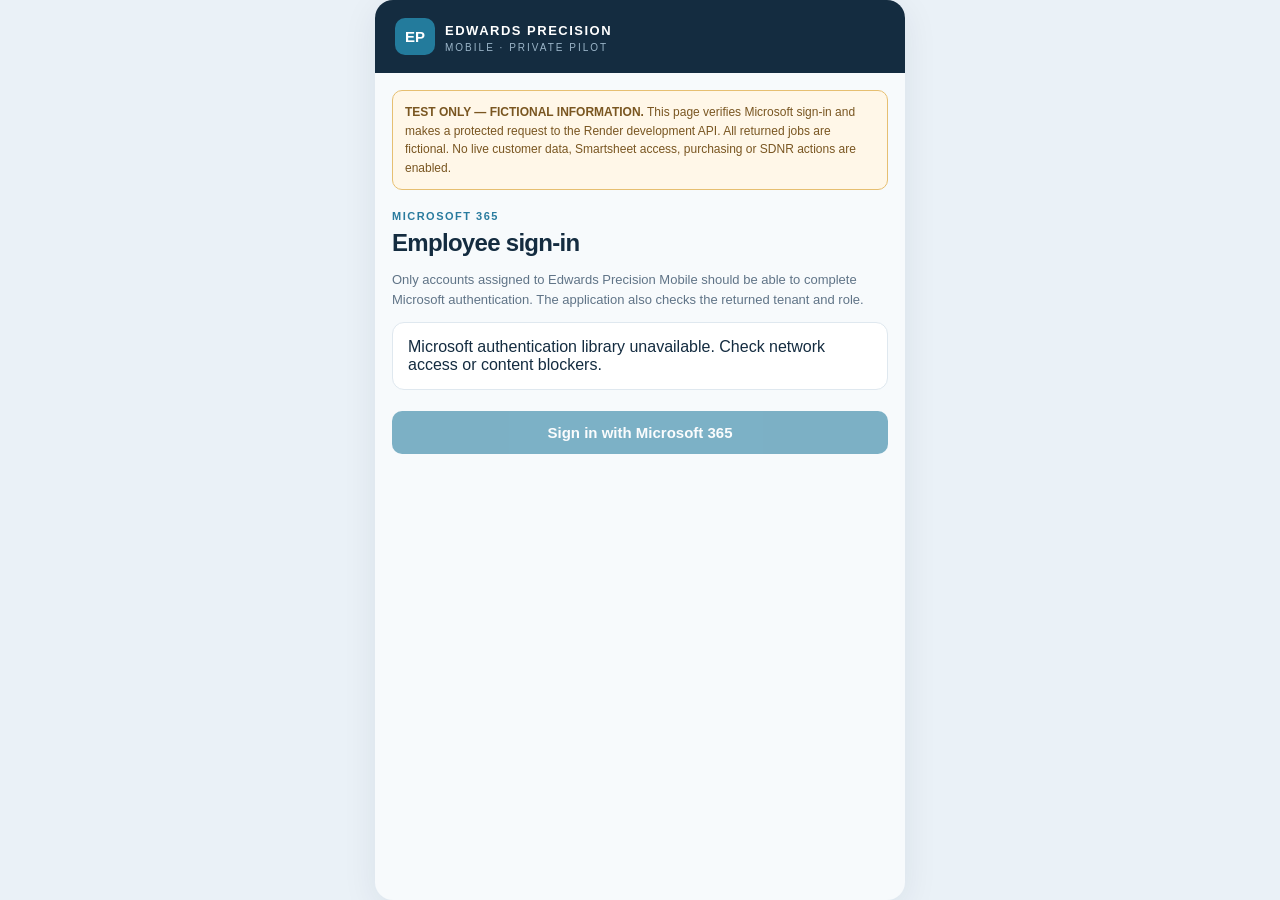
==== commit 0131cfca: "Batch 48: route Office Open Orders to private live jobs, remove obsolete demo landing" ====
--- a/auth-private-test.html
+++ b/auth-private-test.html
@@ -4,7 +4,7 @@
 <meta charset="utf-8"><meta name="viewport" content="width=device-width,initial-scale=1,viewport-fit=cover">
 <meta name="theme-color" content="#142c40"><meta name="robots" content="noindex,nofollow"><meta name="apple-mobile-web-app-capable" content="yes"><meta name="apple-mobile-web-app-status-bar-style" content="default"><meta name="apple-mobile-web-app-title" content="Edwards Mobile"><link rel="manifest" href="./manifest.webmanifest"><link rel="apple-touch-icon" sizes="180x180" href="./icon-180.png"><link rel="icon" type="image/svg+xml" href="./icon.svg">
 <meta http-equiv="Cache-Control" content="no-store">
-<title>Edwards Precision Mobile — Office Development</title>
+<title>Edwards Precision Mobile — Private Pilot</title>
 <style>
 :root{font-family:-apple-system,BlinkMacSystemFont,"Segoe UI",Arial,sans-serif;color:#142c40;background:#eaf1f7;color-scheme:light}
 [hidden]{display:none!important}#jcAfterChecks:not([data-unlocked="true"]){display:none!important}*{box-sizing:border-box}body{margin:0;padding:0}.app{max-width:530px;min-height:100dvh;margin:0 auto;background:#f7fafc;border-radius:18px;box-shadow:0 8px 35px #142c4014;overflow:clip;display:flex;flex-direction:column}
@@ -19,7 +19,7 @@
 <script src="https://alcdn.msauth.net/browser/2.35.0/js/msal-browser.min.js" defer></script>
 </head>
 <body>
-<div class="app"><header><div class="mark">EP</div><div><strong>EDWARDS PRECISION</strong><small>MOBILE · OFFICE DEVELOPMENT</small></div></header>
+<div class="app"><header><div class="mark">EP</div><div><strong>EDWARDS PRECISION</strong><small>MOBILE · PRIVATE PILOT</small></div></header>
 <nav id="nav" hidden aria-label="Main navigation"><button data-page="home" class="active">Home</button><button data-page="overview" data-office-section hidden>Overview</button><button data-page="jobs">Jobs</button><button data-page="myProgress" data-factory-only hidden>In Progress</button><button data-page="jobcard" data-factory-section hidden>Job Card</button><button data-page="machineReports" data-office-section hidden>Machines</button><button data-page="priorities" data-office-section hidden>Priorities</button><button data-page="duedates" data-office-section hidden>Due Dates</button><button data-page="parts" data-office-section hidden>Parts</button><button data-page="ncr">NCRs</button><button data-page="more">More</button></nav>
 <main>
 <div class="notice"><b>TEST ONLY — FICTIONAL INFORMATION.</b> This page verifies Microsoft sign-in and makes a protected request to the Render development API. All returned jobs are fictional. No live customer data, Smartsheet access, purchasing or SDNR actions are enabled.</div>
@@ -279,10 +279,11 @@
 }
 function render(){
  const r=roleInfo();
+ if(screen==='jobs'&&r.office)screen='livejobs';
  const notice=document.querySelector('.notice');
  if(notice){
-   if(['livejobs','livedetail','overview','priorities','duedates','parts','machineReports'].includes(screen)){
-     notice.textContent='PRIVATE READ-ONLY PILOT — Office-only access through the iMac over NetBird. Live data is shown only after independent server approval. No editing, purchasing or SDNR actions are available.';
+   if(r.office||['livejobs','livedetail','overview','priorities','duedates','parts','machineReports'].includes(screen)){
+     notice.textContent='PRIVATE READ-ONLY PILOT — Live Open Orders require your authorised Microsoft account and NetBird access to the iMac. No editing, purchasing, hours submission or SDNR issuing is enabled.';
    }else{
      notice.innerHTML='<b>TEST ONLY — FICTIONAL INFORMATION.</b> The normal demo Jobs screen uses fictional records. Production access is available only through the separate, restricted private pilot.';
    }
@@ -301,7 +302,7 @@
  if(screen==='home' && !r.office) html=`<div class="card"><h2>My Jobs in Progress</h2><p>Find active operations assigned to your account in one tap. Fictional Factory pilot records only.</p><button class="btn" id="openMyProgress">View my in-progress jobs</button></div>`+`<div class="card"><h2>My assigned operations</h2><p>Open Jobs to load your own fictional operations securely. The full Open Orders list is not available to Factory staff.</p><button class="btn secondary" id="openJobCardPreview">Preview Job Card Entry</button></div>`;
  if(screen==='myProgress') html=(r.factory&&!r.office)?`<div class="card"><h2>My Jobs in Progress · pilot</h2><p>Only operations assigned to your signed-in Factory account and marked In progress or Started by the protected Factory demo service are shown. These are fictional records, not the live production schedule.</p><p role="status">${escapeHTML(factoryMessage)}</p><button class="btn" id="refreshMyProgress">Refresh my jobs</button><p class="quiet">Tap an operation to see its job details. Live Job Card auto-fill requires a separately authorised Factory gateway.</p></div>${myInProgressHTML()}`:'<div class="card">Factory role required.</div>';
  if(screen==='jobs' && !r.office) html=`<div class="card"><p>Factory access is limited to operations assigned to your Microsoft account, never the complete Open Orders list.</p><p>${escapeHTML(factoryMessage)}</p><button class="btn" id="loadFactory">Load my demo operations</button></div>`+(Array.isArray(factoryOperations)?factoryOperations.map(makeOperation).join(''):'');
- if(screen==='jobs' && r.office) html=`<div class="card"><p>${escapeHTML(apiMessage)}</p><button class="btn" id="loadJobs">Refresh authorised demo jobs</button></div>`+(Array.isArray(apiJobs)?`<label for="jobSearch" class="quiet">Search fictional jobs by WO, part or customer</label><input id="jobSearch" class="search" type="search" placeholder="Search jobs" value="${escapeHTML(jobFilter)}" autocomplete="off"><div id="filteredJobs">${filteredJobsHTML()}</div>`:'');
+ if(screen==='jobs' && r.office) html='<div class="card">Open Orders: private live jobs require independent Office authorisation.</div>';
  if(screen==='detail'){
   const j=apiJobDetails && apiJobDetails.wo===chosenJob ? apiJobDetails : null;
   html=`<button class="back" id="back">← Back to Jobs</button>`;
@@ -456,6 +457,7 @@
  const recognised=roles.some(r=>['Office','Factory','SDNR.Authoriser'].includes(r));
  if(!recognised){status('Signed in, but no Edwards Precision Mobile app role was returned. Access denied.');return;}
  currentAccount=account;
+ if(roleInfo().office&&(screen==='jobs'||screen==='detail')){screen='livejobs';chosenJob=null;apiJobs=null;apiJobDetails=null;}
  $('loginPanel').hidden=true;$('appPanel').hidden=false;$('nav').hidden=false;
  render();
 }
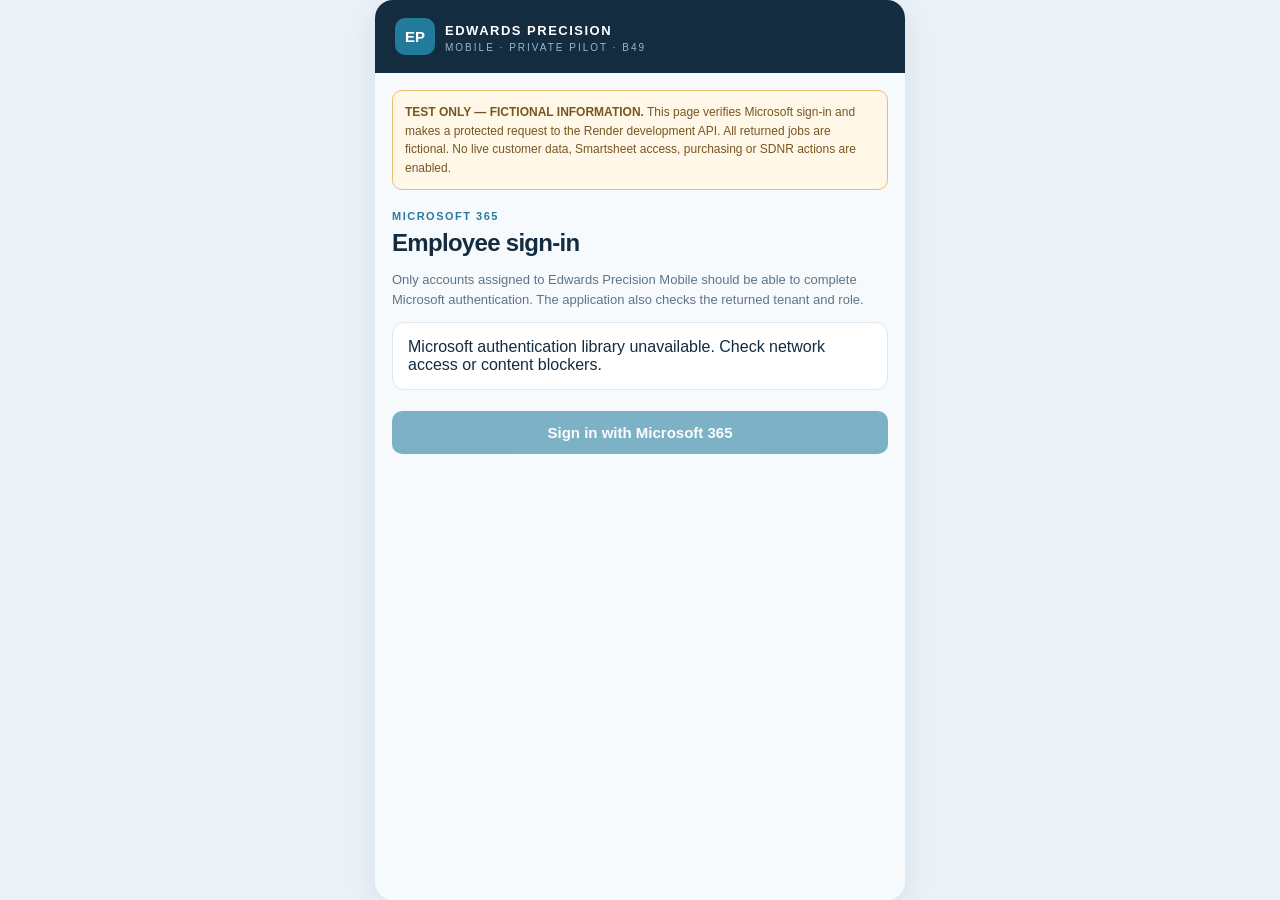
==== commit e9d68694: "Batch 49: open live Open Orders on Office sign-in, add build marker" ====
--- a/auth-private-test.html
+++ b/auth-private-test.html
@@ -19,7 +19,7 @@
 <script src="https://alcdn.msauth.net/browser/2.35.0/js/msal-browser.min.js" defer></script>
 </head>
 <body>
-<div class="app"><header><div class="mark">EP</div><div><strong>EDWARDS PRECISION</strong><small>MOBILE · PRIVATE PILOT</small></div></header>
+<div class="app"><header><div class="mark">EP</div><div><strong>EDWARDS PRECISION</strong><small>MOBILE · PRIVATE PILOT · B49</small></div></header>
 <nav id="nav" hidden aria-label="Main navigation"><button data-page="home" class="active">Home</button><button data-page="overview" data-office-section hidden>Overview</button><button data-page="jobs">Jobs</button><button data-page="myProgress" data-factory-only hidden>In Progress</button><button data-page="jobcard" data-factory-section hidden>Job Card</button><button data-page="machineReports" data-office-section hidden>Machines</button><button data-page="priorities" data-office-section hidden>Priorities</button><button data-page="duedates" data-office-section hidden>Due Dates</button><button data-page="parts" data-office-section hidden>Parts</button><button data-page="ncr">NCRs</button><button data-page="more">More</button></nav>
 <main>
 <div class="notice"><b>TEST ONLY — FICTIONAL INFORMATION.</b> This page verifies Microsoft sign-in and makes a protected request to the Render development API. All returned jobs are fictional. No live customer data, Smartsheet access, purchasing or SDNR actions are enabled.</div>
@@ -457,9 +457,10 @@
  const recognised=roles.some(r=>['Office','Factory','SDNR.Authoriser'].includes(r));
  if(!recognised){status('Signed in, but no Edwards Precision Mobile app role was returned. Access denied.');return;}
  currentAccount=account;
- if(roleInfo().office&&(screen==='jobs'||screen==='detail')){screen='livejobs';chosenJob=null;apiJobs=null;apiJobDetails=null;}
+ if(roleInfo().office){screen='livejobs';chosenJob=null;apiJobs=null;apiJobDetails=null;}
  $('loginPanel').hidden=true;$('appPanel').hidden=false;$('nav').hidden=false;
  render();
+ if(roleInfo().office)void loadLiveJobs();
 }
 document.addEventListener('click',async ev=>{
  const nav=ev.target.closest('[data-page]');if(nav&&currentAccount){const page=nav.dataset.page;if(page==='jobcard'&&!((roleInfo().factory&&!roleInfo().office)||roleInfo().authoriser))return;if(page==='myProgress'&&!(roleInfo().factory&&!roleInfo().office))return;if(['overview','priorities','duedates','parts','machineReports'].includes(page)&&!roleInfo().office)return;screen=(page==='jobs'&&roleInfo().office)?'livejobs':page;chosenJob=null;chosenOperation=null;render();if(screen==='myProgress'&&!Array.isArray(factoryOperations))await loadFactory();if(['livejobs','overview','priorities','duedates','parts'].includes(screen)&&!Array.isArray(liveJobs))await loadLiveJobsForSection();return;}
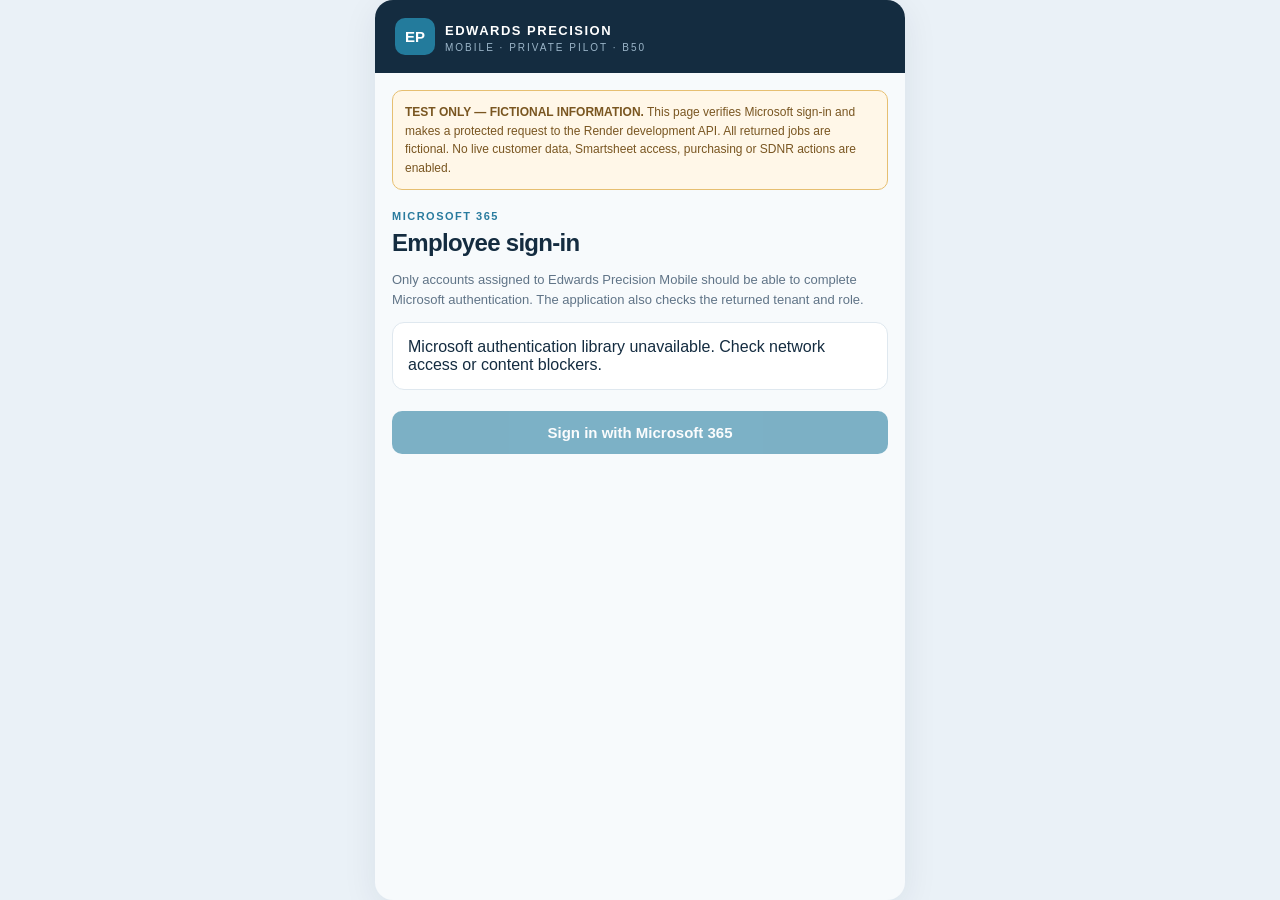
==== commit d3f95e60: "B50: Factory jobs use only the private gateway and reject fictional data" ====
--- a/auth-private-test.html
+++ b/auth-private-test.html
@@ -19,7 +19,7 @@
 <script src="https://alcdn.msauth.net/browser/2.35.0/js/msal-browser.min.js" defer></script>
 </head>
 <body>
-<div class="app"><header><div class="mark">EP</div><div><strong>EDWARDS PRECISION</strong><small>MOBILE · PRIVATE PILOT · B49</small></div></header>
+<div class="app"><header><div class="mark">EP</div><div><strong>EDWARDS PRECISION</strong><small>MOBILE · PRIVATE PILOT · B50</small></div></header>
 <nav id="nav" hidden aria-label="Main navigation"><button data-page="home" class="active">Home</button><button data-page="overview" data-office-section hidden>Overview</button><button data-page="jobs">Jobs</button><button data-page="myProgress" data-factory-only hidden>In Progress</button><button data-page="jobcard" data-factory-section hidden>Job Card</button><button data-page="machineReports" data-office-section hidden>Machines</button><button data-page="priorities" data-office-section hidden>Priorities</button><button data-page="duedates" data-office-section hidden>Due Dates</button><button data-page="parts" data-office-section hidden>Parts</button><button data-page="ncr">NCRs</button><button data-page="more">More</button></nav>
 <main>
 <div class="notice"><b>TEST ONLY — FICTIONAL INFORMATION.</b> This page verifies Microsoft sign-in and makes a protected request to the Render development API. All returned jobs are fictional. No live customer data, Smartsheet access, purchasing or SDNR actions are enabled.</div>
@@ -38,7 +38,7 @@
 const redirectUri='https://julie903.github.io/edwards-precision-mobile-demo/auth-test.html';
 const apiScope='api://4b35375d-ca2d-4c5b-a613-5c8adff8e281/Orders.Read';
 const apiUrl='https://edwards-mobile-backend-dev.onrender.com/api/orders';
-const factoryUrl='https://edwards-mobile-backend-dev.onrender.com/api/my-operations';
+const factoryUrl='https://mobile.edwardsprecision.co.uk:9443/api/my-operations';
 const privateOrdersUrl='https://mobile.edwardsprecision.co.uk:9443/api/orders';
 const $=id=>document.getElementById(id);
 let application=null, currentAccount=null, roles=[], screen='home', chosenJob=null;
@@ -47,11 +47,7 @@
 let liveJobs=null, liveJob=null, liveMessage='Not requested', liveSearch='', chosenLiveWo=null, liveFilter='all', liveReturnScreen='livejobs', partSearch='';
 let jobCardLookup=null,jobCardMessage='No job loaded';
 const jobCardCheckStamps={calibration:null,drawing:null};
-const jobs=[
- {wo:'DEMO-1001',part:'Sample turned housing',customer:'Example Customer A',op:'OP20 · Turning',due:'24-11-2026',status:'In progress'},
- {wo:'DEMO-1002',part:'Sample mounting bracket',customer:'Example Customer B',op:'OP10 · Milling',due:'20-11-2026',status:'Overdue'},
- {wo:'DEMO-1003',part:'Sample inspection fixture',customer:'Example Customer A',op:'OP30 · Inspection',due:'26-11-2026',status:'Ready'}
-];
+const jobs=[]; // No fabricated Factory production jobs.
 function escapeHTML(s){return String(s).replace(/[&<>"']/g,c=>({'&':'&amp;','<':'&lt;','>':'&gt;','"':'&quot;',"'":'&#39;'}[c]));}
 function status(s){$('status').textContent=s;}
 function roleInfo(){
@@ -74,7 +70,7 @@
 function myInProgressHTML(){
  if(!Array.isArray(factoryOperations))return '<div class="card"><p>Load your assigned operations to see jobs currently in progress.</p></div>';
  const active=myInProgressOperations();
- return active.length?active.map(makeOperation).join(''):'<div class="card"><p>No assigned operations currently marked In progress in the fictional Factory pilot.</p></div>';
+ return active.length?active.map(makeOperation).join(''):'<div class="card"><p>No assigned live operations are currently marked In progress.</p></div>';
 }
 function filteredJobsHTML(){
  if(!Array.isArray(apiJobs)) return '';
@@ -285,7 +281,7 @@
    if(r.office||['livejobs','livedetail','overview','priorities','duedates','parts','machineReports'].includes(screen)){
      notice.textContent='PRIVATE READ-ONLY PILOT — Live Open Orders require your authorised Microsoft account and NetBird access to the iMac. No editing, purchasing, hours submission or SDNR issuing is enabled.';
    }else{
-     notice.innerHTML='<b>TEST ONLY — FICTIONAL INFORMATION.</b> The normal demo Jobs screen uses fictional records. Production access is available only through the separate, restricted private pilot.';
+     notice.innerHTML='<b>TEST ONLY — FICTIONAL INFORMATION.</b> Factory data requires the private iMac gateway. No demo production jobs will be displayed.';
    }
  }
  $('roleLabel').textContent=r.label;
@@ -297,11 +293,11 @@
  document.querySelectorAll('[data-factory-only]').forEach(b=>b.hidden=!(r.factory&&!r.office));
  if(r.office){const jobsTab=document.querySelector('[data-page="jobs"]');if(jobsTab)jobsTab.textContent='Jobs';}
  let html='';
- if(screen==='home') html=r.office?`<div class="card"><h2>Live Open Orders · read-only</h2><p>Access private production jobs through the iMac and NetBird. Office permissions are checked by the private server.</p><button class="btn" id="openLiveReadOnly">Open live Jobs</button></div><div class="card"><h2>Production access</h2><p>Live job viewing is read-only. Editing, purchasing and issuing SDNRs are not available in this mobile pilot.</p></div>`:`<div class="card"><h2>Microsoft sign-in active</h2><p>${escapeHTML(r.label)} access recognised.</p><button class="btn" id="openJobs">Open my demo operations</button></div><div class="card"><p>Factory operations are fictional in this pilot; production access is not enabled.</p></div>`;
+ if(screen==='home') html=r.office?`<div class="card"><h2>Live Open Orders · read-only</h2><p>Access private production jobs through the iMac and NetBird. Office permissions are checked by the private server.</p><button class="btn" id="openLiveReadOnly">Open live Jobs</button></div><div class="card"><h2>Production access</h2><p>Live job viewing is read-only. Editing, purchasing and issuing SDNRs are not available in this mobile pilot.</p></div>`:`<div class="card"><h2>Microsoft sign-in active</h2><p>${escapeHTML(r.label)} access recognised.</p><button class="btn" id="openJobs">Open my assigned operations</button></div><div class="card"><p>Live Factory operations require an authorised private iMac backend.</p></div>`;
  if(screen==='home' && r.authoriser) html+='<div class="card"><h2>Factory Job Card preview</h2><p>Administrator-only layout preview. No Factory permissions are granted and submission is disabled.</p><button class="btn secondary" id="openJobCardPreview">Preview Job Card Entry</button></div>';
- if(screen==='home' && !r.office) html=`<div class="card"><h2>My Jobs in Progress</h2><p>Find active operations assigned to your account in one tap. Fictional Factory pilot records only.</p><button class="btn" id="openMyProgress">View my in-progress jobs</button></div>`+`<div class="card"><h2>My assigned operations</h2><p>Open Jobs to load your own fictional operations securely. The full Open Orders list is not available to Factory staff.</p><button class="btn secondary" id="openJobCardPreview">Preview Job Card Entry</button></div>`;
- if(screen==='myProgress') html=(r.factory&&!r.office)?`<div class="card"><h2>My Jobs in Progress · pilot</h2><p>Only operations assigned to your signed-in Factory account and marked In progress or Started by the protected Factory demo service are shown. These are fictional records, not the live production schedule.</p><p role="status">${escapeHTML(factoryMessage)}</p><button class="btn" id="refreshMyProgress">Refresh my jobs</button><p class="quiet">Tap an operation to see its job details. Live Job Card auto-fill requires a separately authorised Factory gateway.</p></div>${myInProgressHTML()}`:'<div class="card">Factory role required.</div>';
- if(screen==='jobs' && !r.office) html=`<div class="card"><p>Factory access is limited to operations assigned to your Microsoft account, never the complete Open Orders list.</p><p>${escapeHTML(factoryMessage)}</p><button class="btn" id="loadFactory">Load my demo operations</button></div>`+(Array.isArray(factoryOperations)?factoryOperations.map(makeOperation).join(''):'');
+ if(screen==='home' && !r.office) html=`<div class="card"><h2>My Jobs in Progress</h2><p>Find active operations assigned to your account in one tap. Private Factory gateway only.</p><button class="btn" id="openMyProgress">View my in-progress jobs</button></div>`+`<div class="card"><h2>My assigned operations</h2><p>Open Jobs to request your assigned operations privately. The full Open Orders list is not available to Factory staff.</p><button class="btn secondary" id="openJobCardPreview">Preview Job Card Entry</button></div>`;
+ if(screen==='myProgress') html=(r.factory&&!r.office)?`<div class="card"><h2>My Jobs in Progress · pilot</h2><p>Only operations returned by the private authorised Factory gateway are displayed. If the gateway is unavailable, the list remains empty.</p><p role="status">${escapeHTML(factoryMessage)}</p><button class="btn" id="refreshMyProgress">Refresh my jobs</button><p class="quiet">Tap an operation to see its job details. Job Card auto-fill requires separately verified Factory backend permissions.</p></div>${myInProgressHTML()}`:'<div class="card">Factory role required.</div>';
+ if(screen==='jobs' && !r.office) html=`<div class="card"><p>Factory access is limited to operations assigned to your Microsoft account, never the complete Open Orders list.</p><p>${escapeHTML(factoryMessage)}</p><button class="btn" id="loadFactory">Load my assigned operations</button></div>`+(Array.isArray(factoryOperations)?factoryOperations.map(makeOperation).join(''):'');
  if(screen==='jobs' && r.office) html='<div class="card">Open Orders: private live jobs require independent Office authorisation.</div>';
  if(screen==='detail'){
   const j=apiJobDetails && apiJobDetails.wo===chosenJob ? apiJobDetails : null;
@@ -309,12 +305,12 @@
   if (!j) html+=`<div class="card"><p>${escapeHTML(apiMessage)}</p></div>`;
   else html+=`<div class="card"><h2>${escapeHTML(j.wo)}</h2><p><b>Part:</b> ${escapeHTML(j.partNumber)} · Rev ${escapeHTML(j.revision)}</p><p><b>Description:</b> ${escapeHTML(j.description)}</p><p><b>Customer:</b> ${escapeHTML(j.customer)}</p><p><b>Due:</b> ${escapeHTML(formatDate(j.dueDate))}</p><p><b>Status:</b> ${escapeHTML(j.status)}</p></div><h2>Operations</h2>${j.operations.map(op=>`<div class="card"><div class="row"><h2>${escapeHTML(op.op)} · ${escapeHTML(op.description)}</h2><span class="tag">${escapeHTML(op.status)}</span></div><p>Machinist: ${escapeHTML(op.machinist)}</p><p>Progress: ${Number(op.progress)}%</p><progress max="100" value="${Number(op.progress)}" style="width:100%"></progress></div>`).join('')}<p class="quiet">Fictional, read-only job details supplied by protected Render API.</p>`;
  }
- if(screen==='factory') html=`<div class="card"><p>Fictional Factory Operations preview. The protected API independently checks Office or Factory authorisation.</p><p>${escapeHTML(factoryMessage)}</p><button class="btn" id="loadFactory">Load fictional operations</button></div>`+(Array.isArray(factoryOperations)?factoryOperations.map(makeOperation).join(''):'');
+ if(screen==='factory') html=`<div class="card"><p>Private Factory Operations, subject to independent backend authorisation.</p><p>${escapeHTML(factoryMessage)}</p><button class="btn" id="loadFactory">Refresh assigned operations</button></div>`+(Array.isArray(factoryOperations)?factoryOperations.map(makeOperation).join(''):'');
  if(screen==='operation') {
   const op=factoryOperation && factoryOperation.id===chosenOperation?factoryOperation:null;
   html=`<button class="back" id="backOperations">← Back to operations</button>`;
   if(!op) html+=`<div class="card"><p>${escapeHTML(factoryMessage)}</p></div>`;
-  else html+=`<div class="card"><h2>${escapeHTML(op.id)}</h2><p><b>Part:</b> ${escapeHTML(op.partNumber)} · Rev ${escapeHTML(op.revision)}</p><p><b>Operation:</b> ${escapeHTML(op.op)} · ${escapeHTML(op.description)}</p><p><b>Assigned machinist:</b> ${escapeHTML(op.machinist)}</p><p><b>Due:</b> ${escapeHTML(formatDate(op.dueDate))}</p><p><b>Status:</b> ${escapeHTML(op.status)}</p><p><b>Progress:</b> ${Number(op.progress)}%</p><progress max="100" value="${Number(op.progress)}" style="width:100%"></progress></div><p class="quiet">No drawing attachments, live jobs, time recording or status editing are enabled.</p>`;
+  else html+=`<div class="card"><h2>${escapeHTML(op.id)}</h2><p><b>Part:</b> ${escapeHTML(op.partNumber)} · Rev ${escapeHTML(op.revision)}</p><p><b>Operation:</b> ${escapeHTML(op.op)} · ${escapeHTML(op.description)}</p><p><b>Assigned machinist:</b> ${escapeHTML(op.machinist)}</p><p><b>Due:</b> ${escapeHTML(formatDate(op.dueDate))}</p><p><b>Status:</b> ${escapeHTML(op.status)}</p><p><b>Progress:</b> ${Number(op.progress)}%</p><progress max="100" value="${Number(op.progress)}" style="width:100%"></progress></div><p class="quiet">Drawing attachments, time recording and status editing are not enabled.</p>`;
  }
  if(screen==='overview') html=r.office?liveSectionHTML('overview'):'<div class="card">Office access required.</div>';
  if(screen==='priorities') html=r.office?liveSectionHTML('priorities'):'<div class="card">Office access required.</div>';
@@ -323,7 +319,7 @@
  if(screen==='machineReports') html=r.office?`<div class="card"><h2>Original Smartsheet machine reports</h2><p>These links open the actual read-only report views in Smartsheet. They may require a separate Smartsheet login; they do not grant Factory staff Smartsheet access.</p><p><a target="_blank" rel="noopener noreferrer" href="https://app.smartsheet.com/reports/JGWw42FR8GM9vPgW59HWvMmpVRmvmVVjCv9p2g71">All Jobs on Lathes — original report</a></p><p><a target="_blank" rel="noopener noreferrer" href="https://app.smartsheet.com/reports/MqfxfQ2JMx6CMmFFxhJ8jWhg9w3HjV4pPwFfv2q1">All Jobs on Mills — original report</a></p></div><div class="card"><h2>Open a Job Card without retyping</h2><p>Use the private Jobs list below to select a work order and open the Job Card preview directly. It uses the independently authorised private Orders gateway, not the Smartsheet report API.</p><button class="btn" id="machineGoJobs">Open private Jobs</button></div>`:'<div class="card">Office authorisation required.</div>';
  if(screen==='jobcard') html=((r.factory&&!r.office)||r.authoriser)?`<div class="card"><h2>Job Card Entry · non-submitting preview</h2><p><b>No production submission:</b> The form is for layout and validation testing only. Entries are not saved or sent.</p></div><div class="card"><h2>Job and operation lookup</h2><p class="quiet">Start from Jobs to automatically load a work order and operation without retyping.</p><label for="jcWo" class="quiet">Work order number</label><input id="jcWo" class="search" type="text" placeholder="W.O. number" autocomplete="off" maxlength="50"><button class="btn secondary" id="jcLookup" ${r.authoriser?'':'disabled'}>Look up live job (Administrator only)</button><p class="quiet" id="jcLookupStatus" role="status">${escapeHTML(jobCardMessage)}</p>${jobCardLookup&&r.authoriser?`<p><b>Part:</b> ${escapeHTML(jobCardLookup.partNumber||'—')} · <b>Rev:</b> ${escapeHTML(jobCardLookup.revision||'—')}</p><p><b>Description:</b> ${escapeHTML(jobCardLookup.description||'—')}</p><p><b>Due:</b> ${escapeHTML(formatDate(jobCardLookup.dueDate)||'—')}</p><label for="jcOp" class="quiet">Operation</label><select class="search" id="jcOp"><option value="">Select operation</option>${jobCardLookup.operations.map((op,index)=>`<option value="${index}">${escapeHTML(op.op||'Operation '+(index+1))} · ${escapeHTML(op.machine||'Machine not supplied')} · ${escapeHTML(op.status||'')}</option>`).join('')}</select>`:'<p class="quiet">Live auto-fill is restricted to the Administrator preview. Factory lookup requires a separately authorised gateway.</p>'}</div><div class="card" id="jcSessionDetails"><h2>1. Select machinist</h2><p class="quiet">Preview of the Edwards Precision Job Card Time Record. Use one row per operation/session.</p><label for="jcMachinist" class="quiet">Machinist name (required) · Staff list v45</label><select id="jcMachinist" class="search" aria-label="Machinist name" required><option value="">Select machinist</option>${jobCardApprovedPeopleHTML()}</select><p id="jcMachinistInfo" class="quiet">Select an operation to load its assigned machinist.</p></div><div class="card" id="jcMandatoryChecks"><h2>2. Mandatory checks — complete first</h2><p class="quiet">Both checks must be completed before the preview can validate. Sign-offs shown here are temporary and not saved to the Factory system.</p><label style="display:flex;align-items:flex-start;gap:10px;margin:12px 0"><input id="jcCheckCalibration" type="checkbox" style="width:22px;height:22px;flex:0 0 auto"><span>Measuring equipment calibration checked (CMM verification where applicable)</span></label><p id="jcCalibrationStamp" class="quiet">Not checked</p><label style="display:flex;align-items:flex-start;gap:10px;margin:12px 0"><input id="jcCheckDrawing" type="checkbox" style="width:22px;height:22px;flex:0 0 auto"><span>Drawing and programme issue checked</span></label><p id="jcDrawingStamp" class="quiet">Not checked</p><p class="quiet">Use the machinist selected above. Checks must be repeated if the work order, operation or machinist changes.</p></div><p id="jcCheckGateMessage" class="quiet" role="status">Finish both mandatory checks to reveal set-up and machining time entry.</p><div id="jcAfterChecks" hidden data-unlocked="false" style="display:none"><div class="card"><h2>3. Set-up date</h2><label for="jcSessionDate" class="quiet">Set-up date</label><input id="jcSessionDate" class="search" type="date" value="${liveTodayKey()}"><div class="row"><button type="button" class="btn secondary" id="jcToday">Today</button><button type="button" class="btn secondary" id="jcYesterday">Yesterday</button></div><p class="quiet" id="jcDateDisplay" aria-live="polite">Set-up date: ${escapeHTML(formatDate(liveTodayKey()))}</p></div><div class="card"><h2>3. Set-up time record</h2>${jobCardClockHTML('jcSetupStart','Start')}${jobCardClockHTML('jcSetupFinish','Finish')}<label class="quiet" for="jcSetupBreaks">Breaks / stoppages (minutes)</label><input id="jcSetupBreaks" class="search" type="number" min="0" step="1" value="0" placeholder="0"><p class="quiet">Set-up operator: same as the selected machinist above.</p><p id="jcSetupNet" class="quiet">Net set-up hours: —</p></div><div class="card"><h2>4. Machining run time record</h2><label for="jcMachiningDate" class="quiet">Machining date</label><input id="jcMachiningDate" class="search" type="date" value="${liveTodayKey()}"><div class="row"><button type="button" class="btn secondary" id="jcMachiningToday">Today</button><button type="button" class="btn secondary" id="jcMachiningYesterday">Yesterday</button></div><p id="jcMachiningDateDisplay" class="quiet" aria-live="polite">Machining date: ${escapeHTML(formatDate(liveTodayKey()))}</p>${jobCardClockHTML('jcRunStart','Start')}${jobCardClockHTML('jcRunFinish','Finish')}<label class="quiet" for="jcRunBreaks">Breaks / stoppages (minutes)</label><input id="jcRunBreaks" class="search" type="number" min="0" step="1" value="0" placeholder="0"><label class="quiet" for="jcGood">Quantity good</label><input id="jcGood" class="search" type="number" min="0" step="1"><label class="quiet" for="jcReject">Quantity reject</label><input id="jcReject" class="search" type="number" min="0" step="1"><label class="quiet" for="jcInspection">Inspection initials</label><select id="jcInspection" class="search" aria-label="Inspection initials"><option value="">Select inspector</option>${jobCardApprovedPeopleHTML()}</select><p id="jcRunNet" class="quiet">Net run hours: — · Minutes per good part: —</p></div><div class="card"><h2>Stoppages / handover notes</h2><label class="quiet" for="jcNotes">Include OP and time lost</label><textarea id="jcNotes" class="search" rows="3" placeholder="Session notes"></textarea><button class="btn secondary" id="jcValidate">Check time record (no submission)</button><p id="jcValidation" role="status" class="quiet">Not checked</p><button class="btn" disabled>Submit Job Card — not enabled</button><p class="quiet">This preview neither saves entries nor changes production records. Secure write mapping remains unverified.</p></div></div>`:'<div class="card">Job Card preview is limited to Administrator or Factory accounts.</div>';
  if(screen==='ncr') html=`<div class="card"><h2>${r.office?'Office NCR review':'Factory NCR reporting'}</h2><p>${r.authoriser?'SDNR approval would be available to your authorised account only after the protected backend independently checks your identity and permissions.':r.office?'You may review NCRs but not issue SDNRs.':'Factory staff can raise NCRs and record actions for each defect in the future live system.'}</p><button class="btn" disabled>${r.authoriser?'Issue SDNR — disabled':r.office?'Review NCR — disabled':'Raise NCR — disabled'}</button></div>`;
- if(screen==='more') html=`<div class="card"><h2>Account</h2><p class="idline">${escapeHTML(currentAccount.username||'')}</p><p class="idline">Assigned claims: ${escapeHTML(roles.join(', '))}</p></div><div class="card"><h2>Access</h2><p>${r.office?'Office preview available':'Office preview unavailable'}</p><p>${r.factory?'Factory role assigned':r.authoriser?'Office functions inherited through authoriser policy':'Factory role not assigned'}</p><p>All live data and write actions remain disabled.</p></div>${r.office?'<div class="card"><h2>Factory operations preview</h2><p>Fictional API records only. This does not grant a Factory employee Office permissions.</p><button class="btn" id="previewFactory">Open Factory operations preview</button></div>':''}<div class="card"><h2>Private iMac authentication check</h2><p>Check your Microsoft Office permissions through private NetBird HTTPS. No customer records or Smartsheet access.</p><button class="btn" id="testPrivateAuth">Check private Microsoft access</button><p id="privateAuthResult" role="status" aria-live="polite">Not tested</p></div><div class="card"><h2>Protected Render API test</h2><p>Request an API token from Microsoft and test the development endpoint. Tokens are never displayed.</p><button class="btn" id="testApi">Test Microsoft API connection</button><p id="apiResult" role="status" aria-live="polite">Not tested</p></div><button class="btn secondary" id="signout">Sign out of Microsoft 365 test</button>`;
+ if(screen==='more') html=`<div class="card"><h2>Account</h2><p class="idline">${escapeHTML(currentAccount.username||'')}</p><p class="idline">Assigned claims: ${escapeHTML(roles.join(', '))}</p></div><div class="card"><h2>Access</h2><p>${r.office?'Office preview available':'Office preview unavailable'}</p><p>${r.factory?'Factory role assigned':r.authoriser?'Office functions inherited through authoriser policy':'Factory role not assigned'}</p><p>All live data and write actions remain disabled.</p></div>${r.office?'<div class="card"><h2>Factory operations preview</h2><p>Private Factory access does not grant Office permissions.</p><button class="btn" id="previewFactory">Open Factory operations preview</button></div>':''}<div class="card"><h2>Private iMac authentication check</h2><p>Check your Microsoft Office permissions through private NetBird HTTPS. No customer records or Smartsheet access.</p><button class="btn" id="testPrivateAuth">Check private Microsoft access</button><p id="privateAuthResult" role="status" aria-live="polite">Not tested</p></div><div class="card"><h2>Protected Render API test</h2><p>Request an API token from Microsoft and test the development endpoint. Tokens are never displayed.</p><button class="btn" id="testApi">Test Microsoft API connection</button><p id="apiResult" role="status" aria-live="polite">Not tested</p></div><button class="btn secondary" id="signout">Sign out of Microsoft 365 test</button>`;
  if(screen==='more' && r.office)html+='<div class="card"><h2>Other modules — not yet connected</h2><p>Collections, Material &amp; POs, Quotations &amp; RFQs and Statements are planned sections. They are not live or editable in this pilot.</p></div>';
  if(screen==='more' && r.office)html+='<div class="card"><h2>Development demo Jobs</h2><p>Fictional test records only, separate from live Open Orders.</p><button class="btn secondary" id="openDemoJobs">Open fictional Jobs</button></div>';
  if(screen==='more' && r.office)html+=`<div class="card"><h2>Private Open Orders · read-only pilot</h2><p>Uses the iMac over NetBird and your Microsoft Office authorisation. Customer names and machinist details are not returned. This pilot remains unavailable until the private server is separately approved for live Orders.</p><button class="btn secondary" id="openLiveReadOnly">Open private Jobs pilot</button></div>`;
@@ -366,19 +362,24 @@
  return body;
 }
 async function authorisedFactoryGet(path){
- if(!application || !currentAccount)throw Error('Sign in first');
+ if(!application||!currentAccount||!roleInfo().factory||roleInfo().office)throw Error('Factory authorisation required');
+ if(window.location.origin!=='https://julie903.github.io'||window.location.pathname!=='/edwards-precision-mobile-demo/auth-private-test.html')throw Error('Unapproved app location');
  let token;
- try {token=await application.acquireTokenSilent({account:currentAccount,scopes:[apiScope]});}
+ try{token=await application.acquireTokenSilent({account:currentAccount,scopes:[apiScope]});}
  catch(e){
-  if(e instanceof msal.InteractionRequiredAuthError || ['interaction_required','consent_required','login_required'].includes(e.errorCode)){
+  if(e instanceof msal.InteractionRequiredAuthError||['interaction_required','consent_required','login_required'].includes(e.errorCode)){
    await application.acquireTokenRedirect({account:currentAccount,scopes:[apiScope]});return null;
   }
-  throw e;
- }
- const response=await fetch(factoryUrl+path,{method:'GET',mode:'cors',cache:'no-store',headers:{Authorization:'Bearer '+token.accessToken}});
- let body={};try{body=await response.json();}catch{}
- if(!response.ok)throw Error('HTTP '+response.status+' — '+(typeof body.error==='string'?body.error:'API request failed'));
- if(body.fictional!==true || body.liveData!==false || body.readOnly!==true)throw Error('Unexpected response; refused');
+  throw Error('Microsoft authentication unavailable');
+ }
+ let response;
+ try{response=await fetch(factoryUrl+path,{method:'GET',mode:'cors',cache:'no-store',redirect:'error',referrerPolicy:'no-referrer',headers:{Authorization:'Bearer '+token.accessToken}});}
+ catch{throw Error('Private Factory gateway unavailable. Check NetBird. No demo jobs displayed.');}
+ if(response.status===401||response.status===403)throw Error('Factory access denied by the private backend.');
+ if(response.status===404||response.status===503)throw Error('Live Factory operations not yet enabled on private backend. No demo jobs displayed.');
+ if(!response.ok)throw Error('Private Factory service error (HTTP '+response.status+'). No demo jobs displayed.');
+ const body=await response.json();
+ if(body.liveData!==true||body.readOnly!==true||body.fictional===true||!Array.isArray(body.operations)||!Number.isInteger(body.count)||body.count!==body.operations.length||body.operations.length>500)throw Error('Factory response failed validation. No operations displayed.');
  return body;
 }
 async function privateOrdersGet(path=''){
@@ -426,9 +427,9 @@
  render();
 }
 async function loadFactory(){
- factoryMessage='Loading protected fictional operations…';render();
- try{const body=await authorisedFactoryGet('');if(!body)return;factoryOperations=body.operations;factoryMessage=body.count?body.count+' operations from protected API'+(body.preview?' (Office preview)':''):'No operations assigned to your account';}
- catch(e){factoryOperations=null;factoryMessage=e.message||'Unable to load operations';}
+ factoryOperations=null;factoryMessage='Checking private Factory gateway…';render();
+ try{const body=await authorisedFactoryGet('');if(!body)return;factoryOperations=body.operations;factoryMessage=body.count?body.count+' assigned operations from private read-only gateway':'No assigned operations found';}
+ catch(e){factoryOperations=null;factoryMessage=e.message||'Private Factory operations unavailable. No demo data displayed';}
  render();
 }
 async function loadFactoryDetail(id){
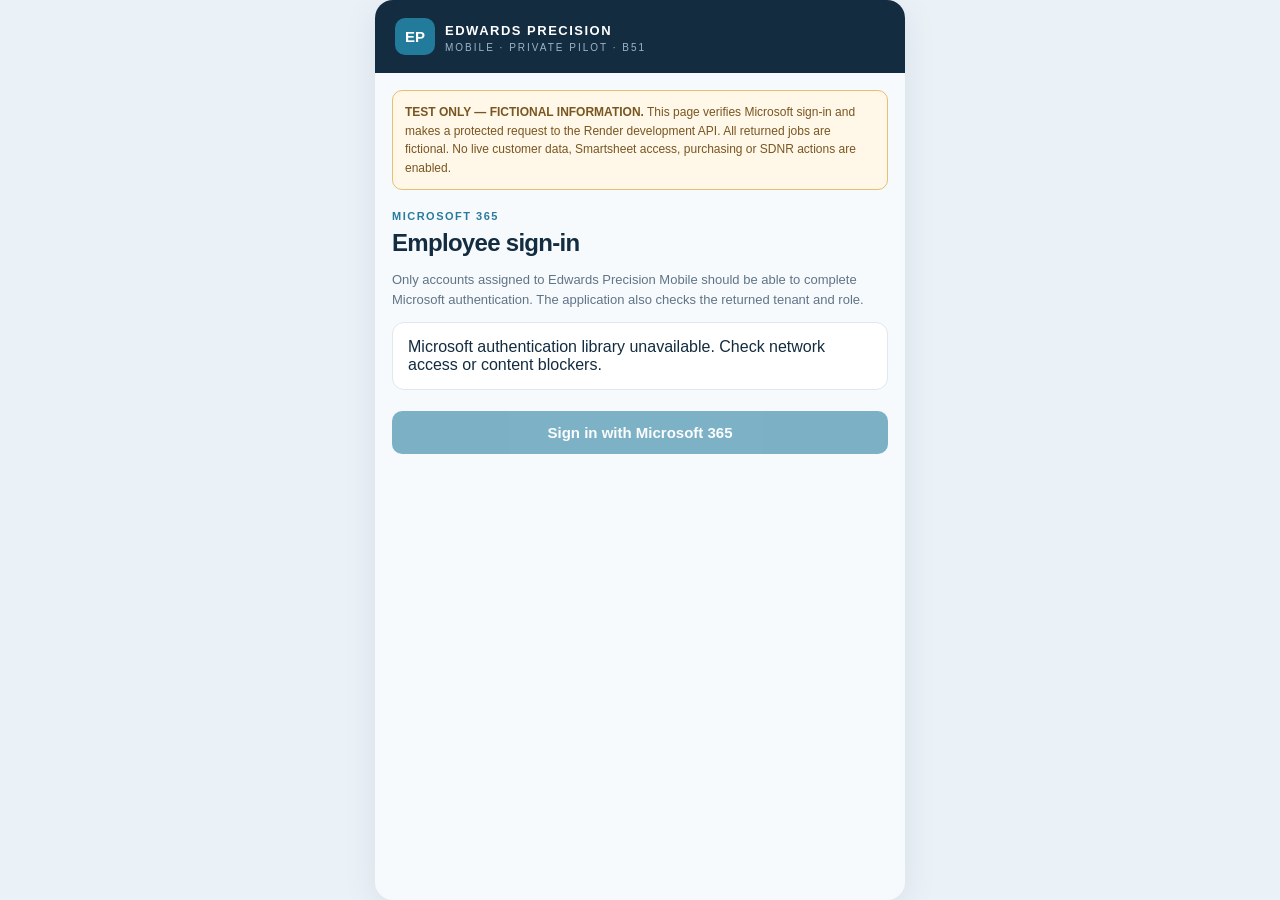
==== commit c8fa30ba: "B51: visibly identify updated private mobile pilot" ====
--- a/auth-private-test.html
+++ b/auth-private-test.html
@@ -19,7 +19,7 @@
 <script src="https://alcdn.msauth.net/browser/2.35.0/js/msal-browser.min.js" defer></script>
 </head>
 <body>
-<div class="app"><header><div class="mark">EP</div><div><strong>EDWARDS PRECISION</strong><small>MOBILE · PRIVATE PILOT · B50</small></div></header>
+<div class="app"><header><div class="mark">EP</div><div><strong>EDWARDS PRECISION</strong><small>MOBILE · PRIVATE PILOT · B51</small></div></header>
 <nav id="nav" hidden aria-label="Main navigation"><button data-page="home" class="active">Home</button><button data-page="overview" data-office-section hidden>Overview</button><button data-page="jobs">Jobs</button><button data-page="myProgress" data-factory-only hidden>In Progress</button><button data-page="jobcard" data-factory-section hidden>Job Card</button><button data-page="machineReports" data-office-section hidden>Machines</button><button data-page="priorities" data-office-section hidden>Priorities</button><button data-page="duedates" data-office-section hidden>Due Dates</button><button data-page="parts" data-office-section hidden>Parts</button><button data-page="ncr">NCRs</button><button data-page="more">More</button></nav>
 <main>
 <div class="notice"><b>TEST ONLY — FICTIONAL INFORMATION.</b> This page verifies Microsoft sign-in and makes a protected request to the Render development API. All returned jobs are fictional. No live customer data, Smartsheet access, purchasing or SDNR actions are enabled.</div>
@@ -379,7 +379,9 @@
  if(response.status===404||response.status===503)throw Error('Live Factory operations not yet enabled on private backend. No demo jobs displayed.');
  if(!response.ok)throw Error('Private Factory service error (HTTP '+response.status+'). No demo jobs displayed.');
  const body=await response.json();
- if(body.liveData!==true||body.readOnly!==true||body.fictional===true||!Array.isArray(body.operations)||!Number.isInteger(body.count)||body.count!==body.operations.length||body.operations.length>500)throw Error('Factory response failed validation. No operations displayed.');
+ if(body.liveData!==true||body.readOnly!==true||body.fictional===true)throw Error('Factory response failed mode validation. No data displayed.');
+ if(path){if(!body.operation||typeof body.operation!=='object'||typeof body.operation.id!=='string'||body.operation.id!==decodeURIComponent(path.slice(1)))throw Error('Factory operation detail failed validation.');}
+ else if(!Array.isArray(body.operations)||!Number.isInteger(body.count)||body.count!==body.operations.length||body.operations.length>500)throw Error('Factory list failed validation. No operations displayed.');
  return body;
 }
 async function privateOrdersGet(path=''){
@@ -630,7 +632,7 @@
 window.addEventListener('load',async()=>{
  if(typeof msal==='undefined'){status('Microsoft authentication library unavailable. Check network access or content blockers.');return;}
  try{
-  application=new msal.PublicClientApplication({auth:{clientId,authority:'https://login.microsoftonline.com/'+tenantId,redirectUri,navigateToLoginRequestUrl:false},cache:{cacheLocation:'sessionStorage',storeAuthStateInCookie:false}});
+  application=new msal.PublicClientApplication({auth:{clientId,authority:'https://login.microsoftonline.com/'+tenantId,redirectUri,navigateToLoginRequestUrl:true},cache:{cacheLocation:'sessionStorage',storeAuthStateInCookie:false}});
   const result=await application.handleRedirectPromise();
   const account=(result&&result.account)||application.getAllAccounts()[0]||null;
   if(account){application.setActiveAccount(account);showSignedIn(account);}else{status('Not signed in. Select the button to sign in with your Edwards Precision work account.');}
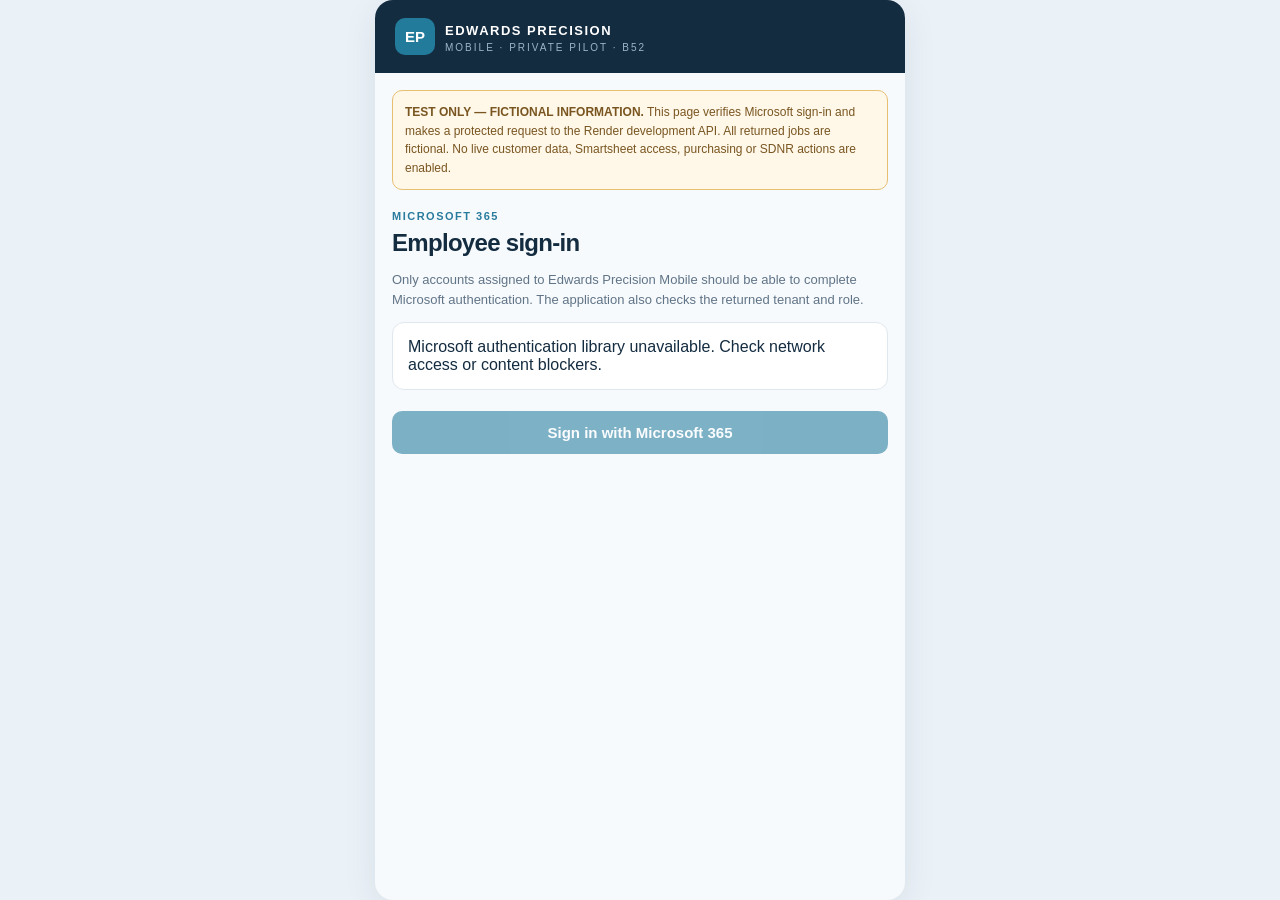
==== commit 43b47b38: "B52: safely display unavailable Factory progress without fabricated percentages" ====
--- a/auth-private-test.html
+++ b/auth-private-test.html
@@ -19,7 +19,7 @@
 <script src="https://alcdn.msauth.net/browser/2.35.0/js/msal-browser.min.js" defer></script>
 </head>
 <body>
-<div class="app"><header><div class="mark">EP</div><div><strong>EDWARDS PRECISION</strong><small>MOBILE · PRIVATE PILOT · B51</small></div></header>
+<div class="app"><header><div class="mark">EP</div><div><strong>EDWARDS PRECISION</strong><small>MOBILE · PRIVATE PILOT · B52</small></div></header>
 <nav id="nav" hidden aria-label="Main navigation"><button data-page="home" class="active">Home</button><button data-page="overview" data-office-section hidden>Overview</button><button data-page="jobs">Jobs</button><button data-page="myProgress" data-factory-only hidden>In Progress</button><button data-page="jobcard" data-factory-section hidden>Job Card</button><button data-page="machineReports" data-office-section hidden>Machines</button><button data-page="priorities" data-office-section hidden>Priorities</button><button data-page="duedates" data-office-section hidden>Due Dates</button><button data-page="parts" data-office-section hidden>Parts</button><button data-page="ncr">NCRs</button><button data-page="more">More</button></nav>
 <main>
 <div class="notice"><b>TEST ONLY — FICTIONAL INFORMATION.</b> This page verifies Microsoft sign-in and makes a protected request to the Render development API. All returned jobs are fictional. No live customer data, Smartsheet access, purchasing or SDNR actions are enabled.</div>
@@ -58,7 +58,7 @@
 }
 function formatDate(v){if(!/^\d{4}-\d{2}-\d{2}$/.test(String(v||'')))return String(v||'');const [y,m,d]=v.split('-');return `${d}-${m}-${y}`;}
 function makeJob(j){return `<article class="card job" tabindex="0" role="button" data-job="${escapeHTML(j.wo)}" aria-label="View ${escapeHTML(j.wo)}"><div class="row"><h2>${escapeHTML(j.wo)}</h2><span class="tag ${j.status==='Overdue'?'warn':''}">${escapeHTML(j.status)}</span></div><p><b>${escapeHTML(j.description||j.part)}</b></p><p>${escapeHTML(j.operationCount!=null?j.operationCount+' operations':j.op)} · Due ${escapeHTML(formatDate(j.dueDate||j.due))}</p></article>`;}
-function makeOperation(op){return `<article class="card job" role="button" tabindex="0" data-operation="${escapeHTML(op.id)}" aria-label="View operation ${escapeHTML(op.id)}"><div class="row"><h2>${escapeHTML(op.op)} · ${escapeHTML(op.description)}</h2><span class="tag">${escapeHTML(op.status)}</span></div><p>${escapeHTML(op.partNumber)} · ${escapeHTML(op.wo)} · Due ${escapeHTML(formatDate(op.dueDate))}</p><p>${escapeHTML(op.machinist)} · ${Number(op.progress)}% complete</p></article>`;}
+function makeOperation(op){return `<article class="card job" role="button" tabindex="0" data-operation="${escapeHTML(op.id)}" aria-label="View operation ${escapeHTML(op.id)}"><div class="row"><h2>${escapeHTML(op.op)} · ${escapeHTML(op.description)}</h2><span class="tag">${escapeHTML(op.status)}</span></div><p>${escapeHTML(op.partNumber)} · ${escapeHTML(op.wo)} · Due ${escapeHTML(formatDate(op.dueDate))}</p><p>${escapeHTML(op.machinist||'Assigned operator')} · ${Number.isFinite(op.progress)?Number(op.progress)+'% complete':'Progress not yet recorded'}</p></article>`;}
 
 function myInProgressOperations(){
  if(!Array.isArray(factoryOperations))return [];
@@ -310,7 +310,7 @@
   const op=factoryOperation && factoryOperation.id===chosenOperation?factoryOperation:null;
   html=`<button class="back" id="backOperations">← Back to operations</button>`;
   if(!op) html+=`<div class="card"><p>${escapeHTML(factoryMessage)}</p></div>`;
-  else html+=`<div class="card"><h2>${escapeHTML(op.id)}</h2><p><b>Part:</b> ${escapeHTML(op.partNumber)} · Rev ${escapeHTML(op.revision)}</p><p><b>Operation:</b> ${escapeHTML(op.op)} · ${escapeHTML(op.description)}</p><p><b>Assigned machinist:</b> ${escapeHTML(op.machinist)}</p><p><b>Due:</b> ${escapeHTML(formatDate(op.dueDate))}</p><p><b>Status:</b> ${escapeHTML(op.status)}</p><p><b>Progress:</b> ${Number(op.progress)}%</p><progress max="100" value="${Number(op.progress)}" style="width:100%"></progress></div><p class="quiet">Drawing attachments, time recording and status editing are not enabled.</p>`;
+  else html+=`<div class="card"><h2>${escapeHTML(op.id)}</h2><p><b>Part:</b> ${escapeHTML(op.partNumber)} · Rev ${escapeHTML(op.revision)}</p><p><b>Operation:</b> ${escapeHTML(op.op)} · ${escapeHTML(op.description)}</p><p><b>Assigned machinist:</b> ${escapeHTML(op.machinist)}</p><p><b>Due:</b> ${escapeHTML(formatDate(op.dueDate))}</p><p><b>Status:</b> ${escapeHTML(op.status)}</p><p><b>Progress:</b> ${Number.isFinite(op.progress)?Number(op.progress)+'%':'Not recorded'}</p>${Number.isFinite(op.progress)?'<progress max="100" value="'+Number(op.progress)+'" style="width:100%"></progress>':''}</div><p class="quiet">Drawing attachments, time recording and status editing are not enabled.</p>`;
  }
  if(screen==='overview') html=r.office?liveSectionHTML('overview'):'<div class="card">Office access required.</div>';
  if(screen==='priorities') html=r.office?liveSectionHTML('priorities'):'<div class="card">Office access required.</div>';
